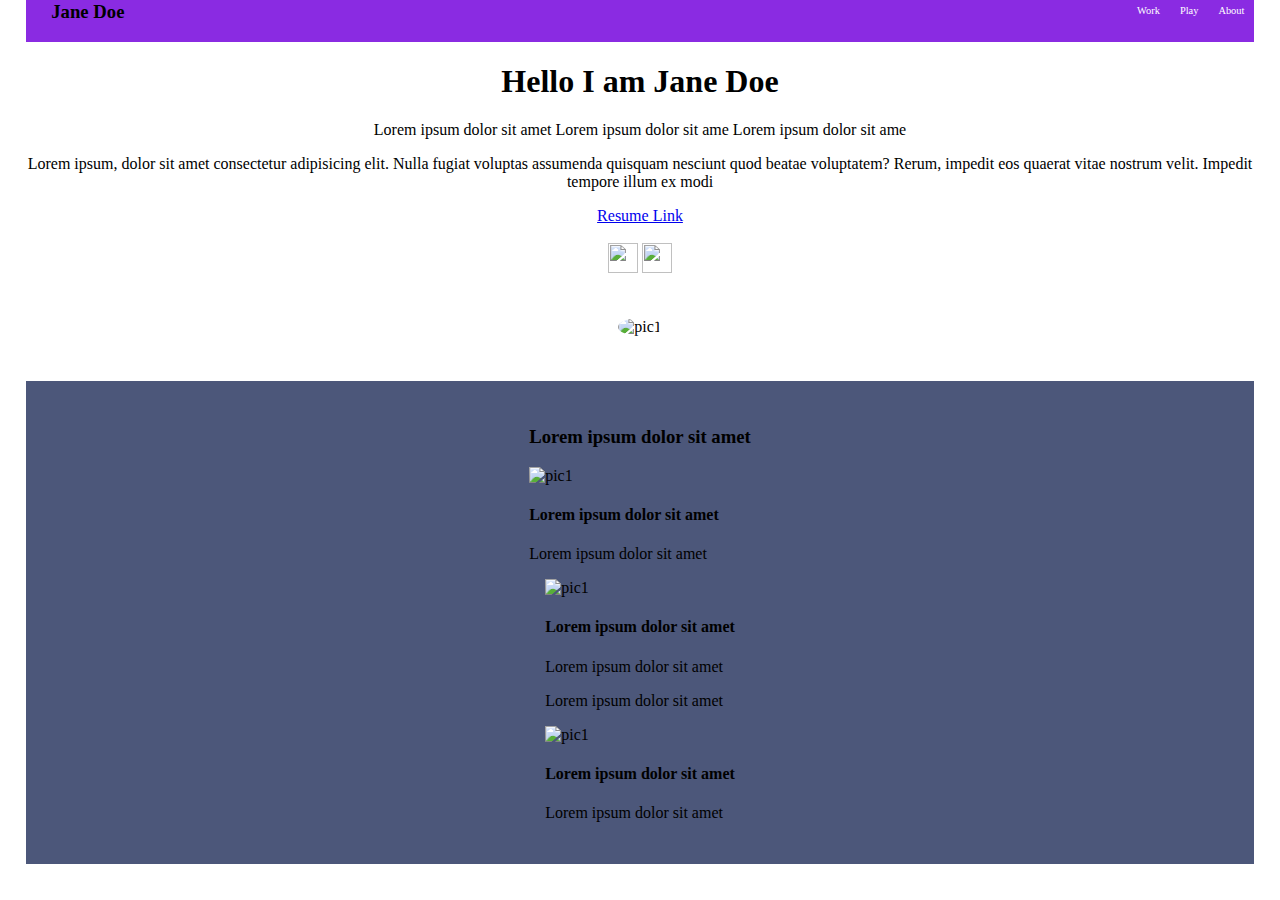
==== about.html @ 8898aa0f "About page - mobile" ====
<!DOCTYPE html>
<html lang="en">
<head>
    <meta charset="UTF-8">
    <meta name="viewport" content="width=device-width, initial-scale=1.0">
    <title>About</title>
    <link rel="stylesheet" href="./styles/styles.css">
</head>
<body>
    <nav class="nav-bar">
        <div><h3>Jane Doe</h3></div>
        <div > 
            <ul>
                <li><a href="#">Work</a></li>
                <li><a href="#">Play</a></li>
                <li><a href="#">About</a></li>
            </ul>
        </div>
    </nav>


    <header>
            <h1>Hello I am Jane Doe</h1>
            <p>Lorem ipsum dolor sit amet Lorem ipsum dolor sit ame Lorem ipsum dolor sit ame</p>
            <p>Lorem ipsum, dolor sit amet consectetur adipisicing elit. Nulla fugiat voluptas assumenda quisquam nesciunt quod beatae voluptatem? Rerum, impedit eos quaerat vitae nostrum velit. Impedit tempore illum ex modi</p>

            
            <div><a href="#">Resume Link</a></div>

            <div class="social-Media-pics">
                <img src="./images/placeholder-2.png"/>
                <img src="./images/placeholder-2.png"/>
            </div>

            <div id="hero-picture">
                <img src="./images/placeholder-2.png", alt="pic1">
            </div>

    </header>

    <section class="Case-study-pics">

        <div>
            <h3>Lorem ipsum dolor sit amet</h3>
            <img src="./images/placeholder-2.png", alt="pic1">
            <h4>Lorem ipsum dolor sit amet</h4>
            <p>Lorem ipsum dolor sit amet</p>
        </div>


        <div>
            <img src="./images/placeholder-2.png", alt="pic1">
            <h4>Lorem ipsum dolor sit amet</h4>
            <p>Lorem ipsum dolor sit amet</p>
            <p>Lorem ipsum dolor sit amet</p>
        </div>

        <div>
            <img src="./images/placeholder-2.png", alt="pic1">
            <h4>Lorem ipsum dolor sit amet</h4>
            <p>Lorem ipsum dolor sit amet</p>
            
        </div>


    </section>
    
</body>
</html>
---- styles/styles.css ----
body{
    margin:0;
    padding:0 2vw;
}
.Main-block-content{
    
    display: flex;
    flex-flow: column;
    align-items: center;
    margin:0;
    background-color:#fefefe;

}


.nav-bar{
    background-color: blueviolet;
    display: flex;
    justify-content: space-between;
}

.nav-bar ul {
    margin-top: 0;
    display: flex;
    justify-content: space-around;
    list-style-type: none;

}

.nav-bar h3{
    margin-top: 0.1vh;
    margin-left: 2vw;
}

.nav-bar a{
    font-size: 1.3ch;
    color: white;
    padding: 10px;
    text-decoration: none;
}


section {
    margin: 0;
    padding: 0;
}
header{
    /* height: 30vh; */
}

h1{
    text-align: center;
}
 
 header p{
    text-align: center;
}

#justify-text-mobile{
    padding: 3vw;
    text-align: justify;
}


header:nth-child(2){
    text-align: center;
}

.Case-study-pics{
    background-color:rgb(76, 87, 122);
    padding: 2vw 0;
    display: flex;
    flex-direction: column;
    align-items: center;
    /* flex-wrap: wrap; */
    justify-content: space-evenly;
}

.Case-study-pics img{
    width: 96vw;
    height: 20vh;
}

.social-Media-pics img{
    padding-top: 2vh;
    width: 30px;
    height: 30px;
    padding-bottom: 5vh;
}

/* -----sectio : reseach-stories-section - index --------- */

/* .substory-index{
    display: flex;
    flex-direction: column;
    
} */




/* targets Reseach stories title */
.reseach-stories{
    /* color: blue;
    font-size: 3vh;
    text-align: center; */
}

hr{
    width:82vw;
    border-bottom: 1px solid;
    
}

.column-1{
    width:25vw;
    margin:0;
}
.column-2{
    width:50vw;
    margin:0;
}
.column-3{
    width:25vw;
    margin:0;
}


.substory-index{
        display: flex;
        flex-direction: row;
        justify-content: center;
        flex-wrap: wrap;
}




.reseach-stories-section h3{
    text-align: center;
}


#hearth{
    width:30px;
    height: 30px;
}
.thank-you-for-scrolling{
    height: 300px;
    width:300px;
    background:url(`E:/Picture,icons/landscape-lights-sunset-sea-bay-hotel-358923-wallhere.com.jpg`);
    background-size: contain;
    
}

.flexBox-story{
    display: flex;
    flex-direction: row;
}

footer{
    display: flex;
    flex-direction: row;
    justify-content: space-between;
}
.footer1{
    background-color:lightgreen;
    widows: 25vw;
}


.footer2{
    background-color:lightskyblue;
    widows: 25vw;
}


/* About page CSS */

#hero-picture{
    padding-bottom:5vh;
}

#hero-picture img{
    width:190px;
    height: 190px;
    border-radius:50%

}

.about-myStory{
    background-color:lightgray;

}

.about-myStory img{
    width: 75vw;
    height: 20vh;
}


/* _________About Style___________-- */


.about-main-content{
    background-color: forestgreen;
}

.about-main-content img{
    width: 96vw;
    height: 20vh;
}
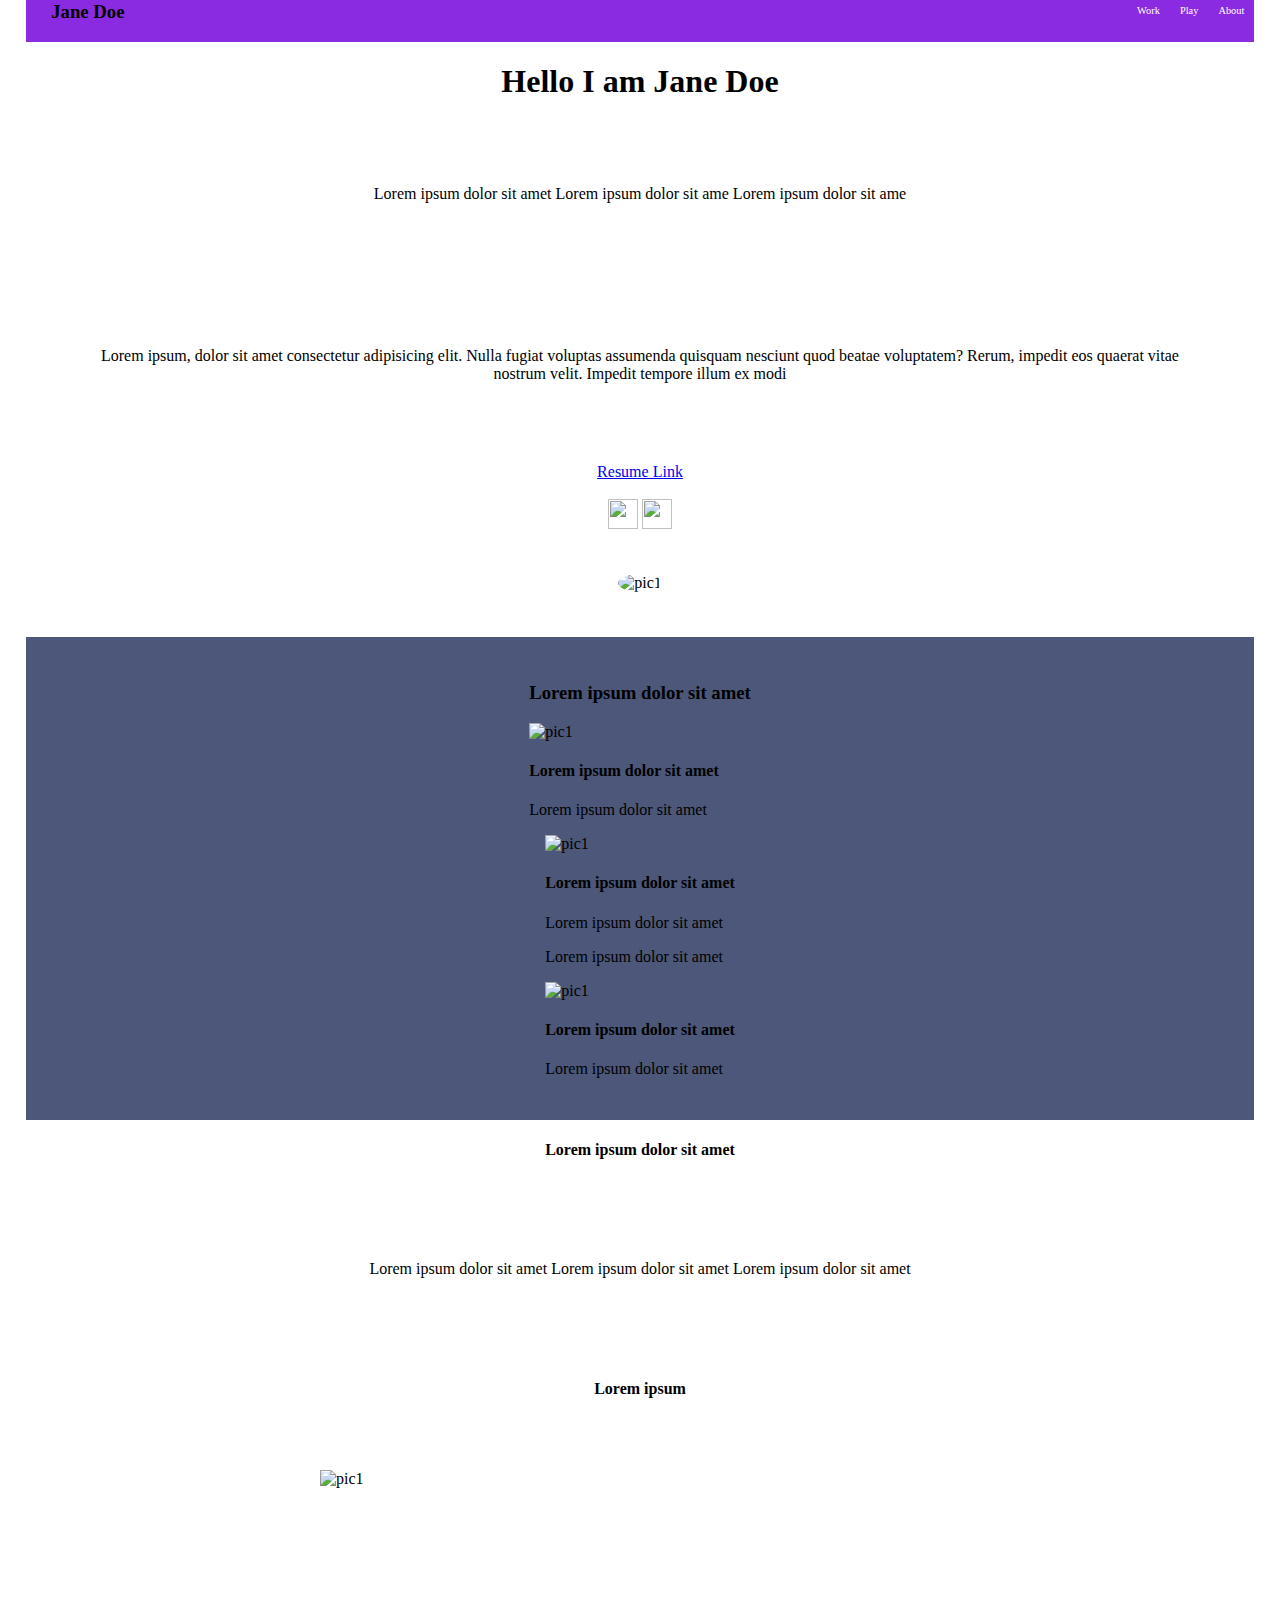
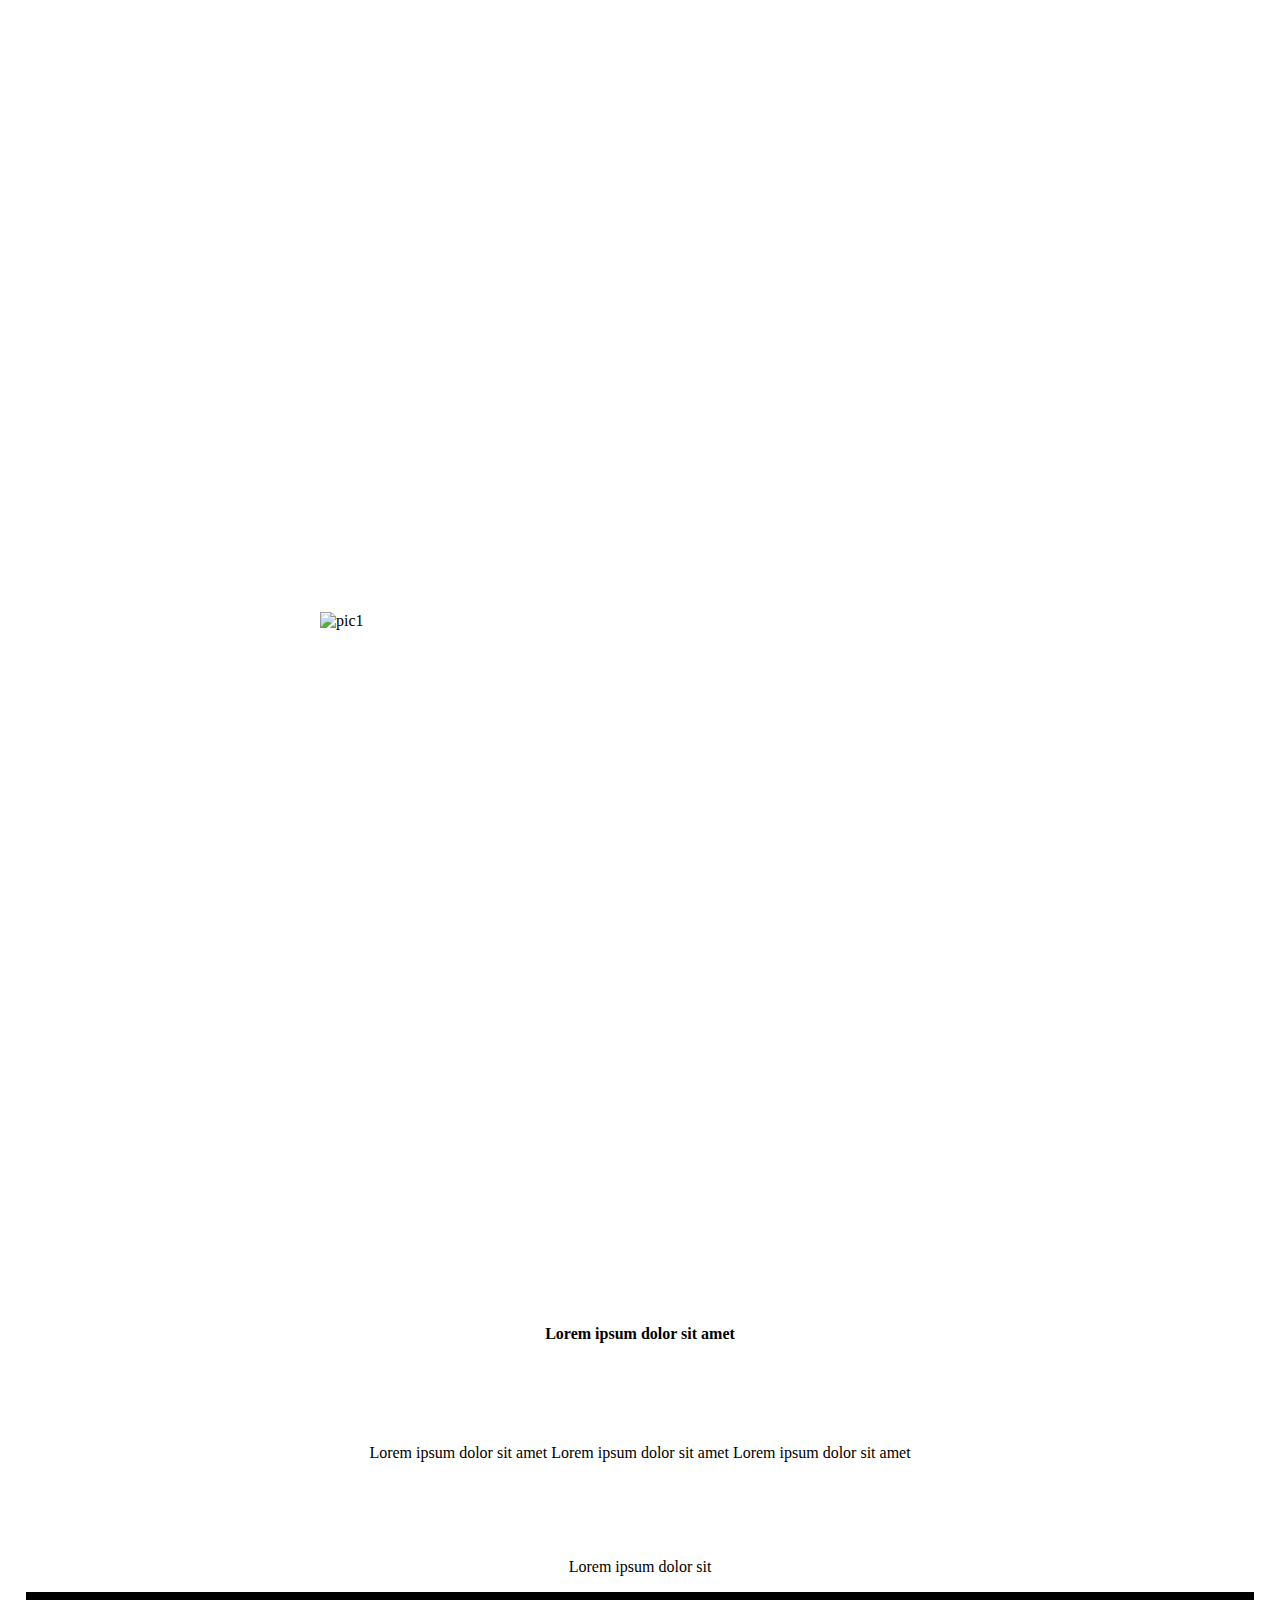
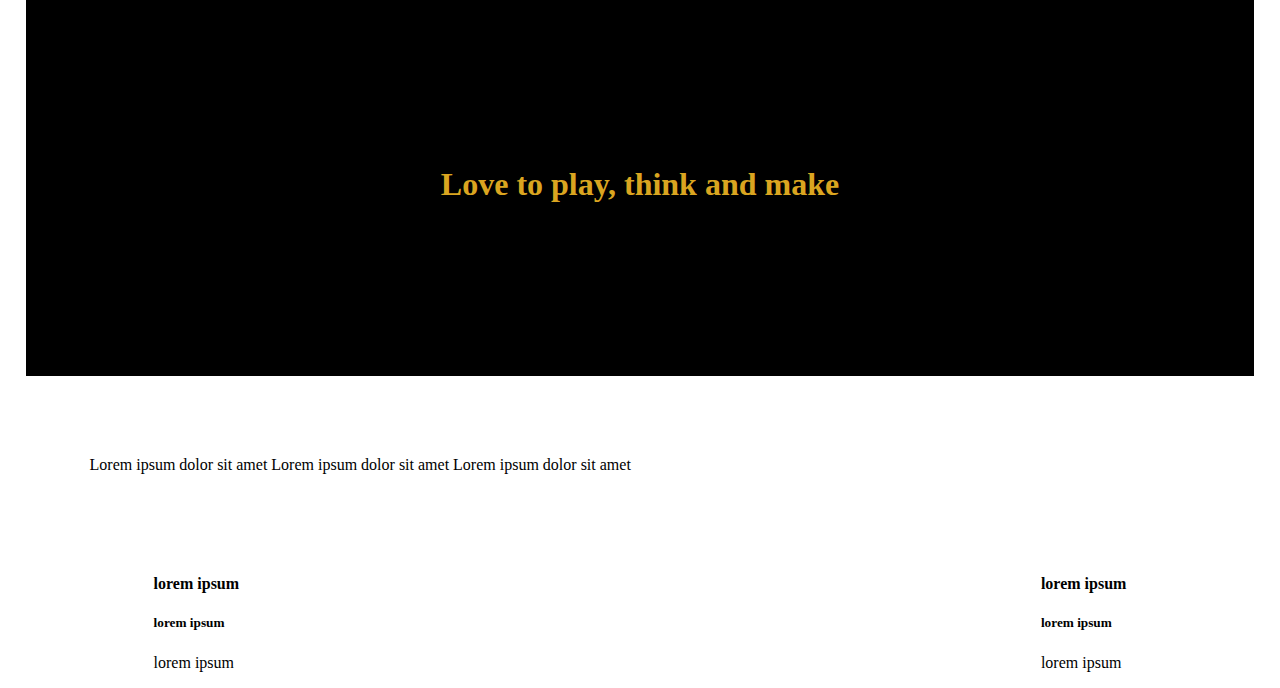
==== commit 56d15b57: "Case page - mobile" ====
--- a/about.html
+++ b/about.html
@@ -21,8 +21,8 @@
 
     <header>
             <h1>Hello I am Jane Doe</h1>
-            <p>Lorem ipsum dolor sit amet Lorem ipsum dolor sit ame Lorem ipsum dolor sit ame</p>
-            <p>Lorem ipsum, dolor sit amet consectetur adipisicing elit. Nulla fugiat voluptas assumenda quisquam nesciunt quod beatae voluptatem? Rerum, impedit eos quaerat vitae nostrum velit. Impedit tempore illum ex modi</p>
+            <p class="textClass">Lorem ipsum dolor sit amet Lorem ipsum dolor sit ame Lorem ipsum dolor sit ame</p>
+            <p class="textClass">Lorem ipsum, dolor sit amet consectetur adipisicing elit. Nulla fugiat voluptas assumenda quisquam nesciunt quod beatae voluptatem? Rerum, impedit eos quaerat vitae nostrum velit. Impedit tempore illum ex modi</p>
 
             
             <div><a href="#">Resume Link</a></div>
@@ -64,6 +64,40 @@
 
 
     </section>
+
+    <section class="about-workWith-passion">
+        <h4>Lorem ipsum dolor sit amet</h4>
+        <p class="textClass">Lorem ipsum dolor sit amet Lorem ipsum dolor sit amet Lorem ipsum dolor sit amet</p>
+
+        <h4>Lorem ipsum</h4>
+        <img src="./images/placeholder-2.png", alt="pic1">
+        <img src="./images/placeholder-2.png", alt="pic1">
+
+        <h4>Lorem ipsum dolor sit amet</h4>
+        <p class="textClass">Lorem ipsum dolor sit amet Lorem ipsum dolor sit amet Lorem ipsum dolor sit amet</p>
+        <p>Lorem ipsum dolor sit</p>
+    </section>
+
+    <section class="about-bot-H1">
+        <h1>Love to play, think and make</h1>
+
+    </section>
+
+    <p class="textClass">Lorem ipsum dolor sit amet Lorem ipsum dolor sit amet Lorem ipsum dolor sit amet</p>
+        
+    <footer>
+        <div class="footer1">
+            <h4>lorem ipsum</h4>
+            <h5>lorem ipsum</h5>
+            <p>lorem ipsum</p>
+        </div>
+        <div class="footer2">
+            <h4>lorem ipsum</h4>
+            <h5>lorem ipsum</h5>
+            <p>lorem ipsum</p>
+        </div>
+        
+    </footer>
     
 </body>
 </html>--- a/styles/styles.css
+++ b/styles/styles.css
@@ -148,7 +148,7 @@
 .thank-you-for-scrolling{
     height: 300px;
     width:300px;
-    background:url(`E:/Picture,icons/landscape-lights-sunset-sea-bay-hotel-358923-wallhere.com.jpg`);
+    background:url(E:/Picture,icons/landscape-lights-sunset-sea-bay-hotel-358923-wallhere.com.jpg);
     background-size: contain;
     
 }
@@ -164,14 +164,16 @@
     justify-content: space-between;
 }
 .footer1{
-    background-color:lightgreen;
+    /* background-color:lightgreen; */
     widows: 25vw;
+    padding-left: 10vw;
 }
 
 
 .footer2{
-    background-color:lightskyblue;
+    /* background-color:lightskyblue; */
     widows: 25vw;
+    padding-right: 10vw;
 }
 
 
@@ -209,4 +211,32 @@
 .about-main-content img{
     width: 96vw;
     height: 20vh;
+}
+
+
+.about-workWith-passion img{
+    padding:4vw 0;
+    width:50vw;
+    height:50vw;
+    
+}
+
+
+.about-workWith-passion{
+    display: flex;
+    flex-flow: column;
+    align-items: center;
+}
+
+.textClass{
+    padding:5vw;
+}
+
+.about-bot-H1{
+    background-color:black;
+    color:goldenrod;
+    height: 30vw;
+    display: flex;
+    align-items: center;
+    justify-content:center;
 }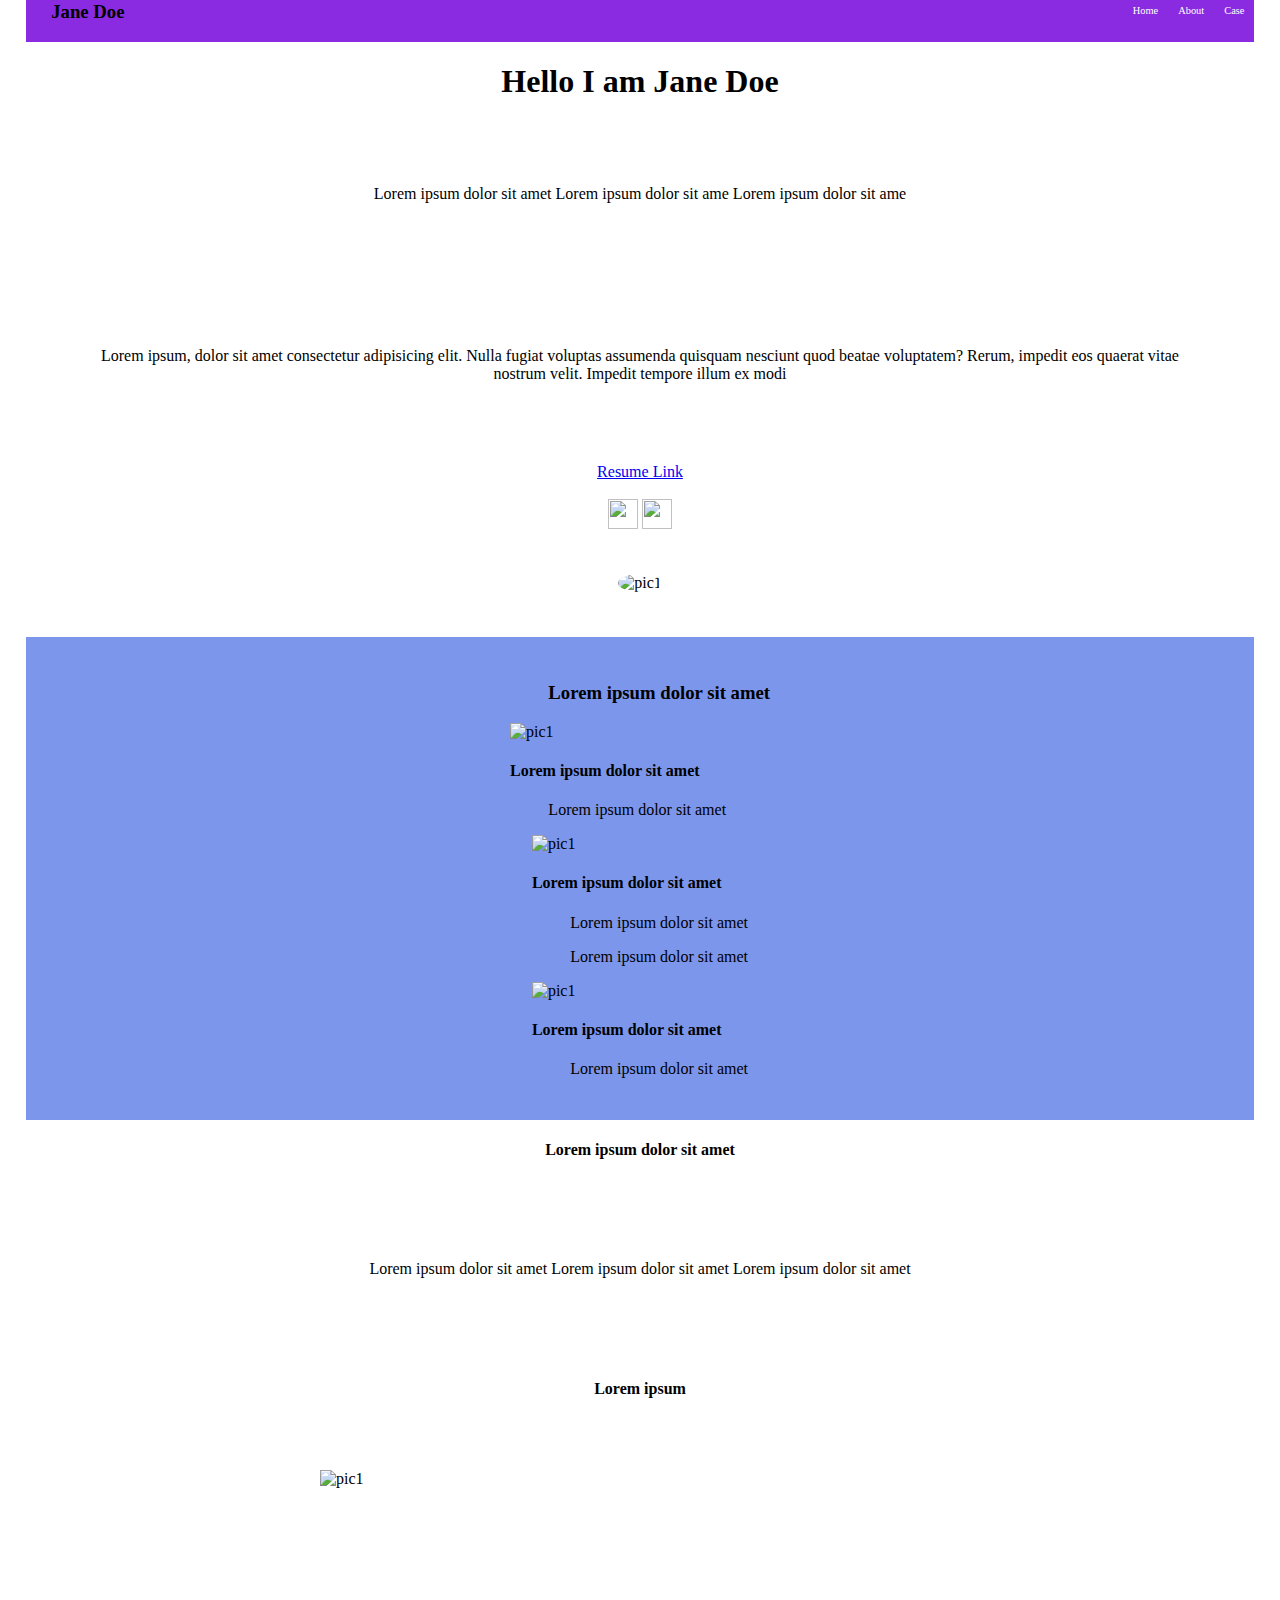
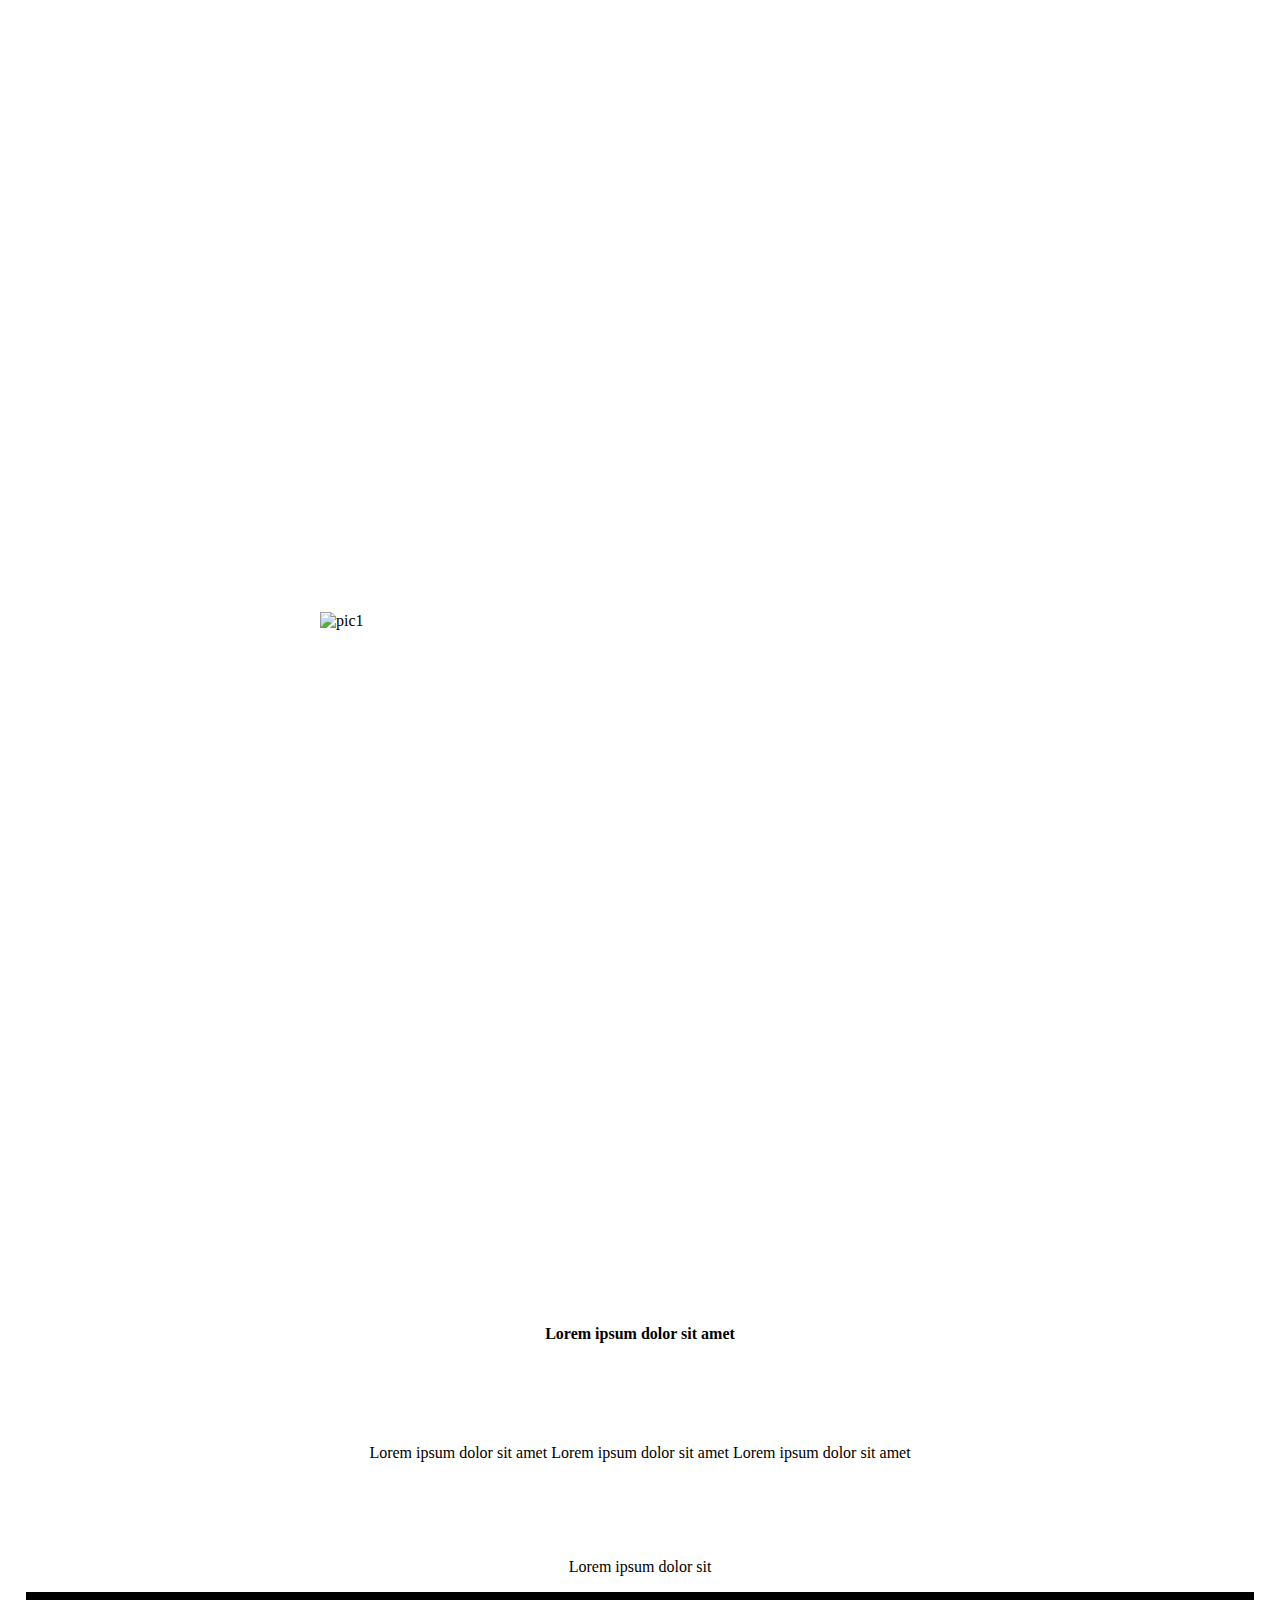
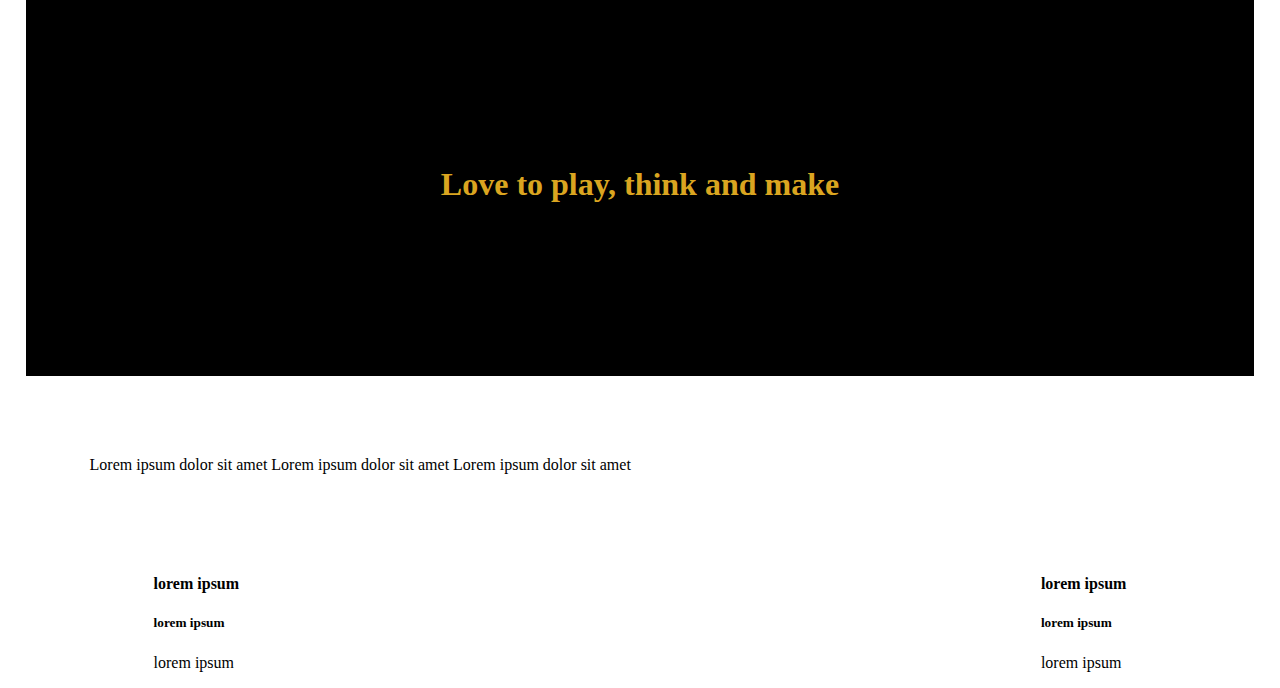
==== commit c070758c: "live links" ====
--- a/about.html
+++ b/about.html
@@ -11,9 +11,9 @@
         <div><h3>Jane Doe</h3></div>
         <div > 
             <ul>
-                <li><a href="#">Work</a></li>
-                <li><a href="#">Play</a></li>
-                <li><a href="#">About</a></li>
+                <li><a href="index.html">Home</a></li>
+                <li><a href="about.html">About</a></li>
+                <li><a href="case.html">Case</a></li>
             </ul>
         </div>
     </nav>
--- a/styles/styles.css
+++ b/styles/styles.css
@@ -67,7 +67,7 @@
 }
 
 .Case-study-pics{
-    background-color:rgb(76, 87, 122);
+    background-color:rgb(124, 150, 236);
     padding: 2vw 0;
     display: flex;
     flex-direction: column;
@@ -78,7 +78,18 @@
 
 .Case-study-pics img{
     width: 96vw;
-    height: 20vh;
+    height: 25vh;
+}
+
+.Case-study-pics h3,
+.Case-study-pics p{
+    padding-left: 3vw;
+}
+
+
+.case-big-padding{
+    padding-bottom: 15vh;
+
 }
 
 .social-Media-pics img{
@@ -148,8 +159,9 @@
 .thank-you-for-scrolling{
     height: 300px;
     width:300px;
-    background:url(E:/Picture,icons/landscape-lights-sunset-sea-bay-hotel-358923-wallhere.com.jpg);
+    background:url(../images/placeholder-2.png);
     background-size: contain;
+    background-repeat: no-repeat;
     
 }
 
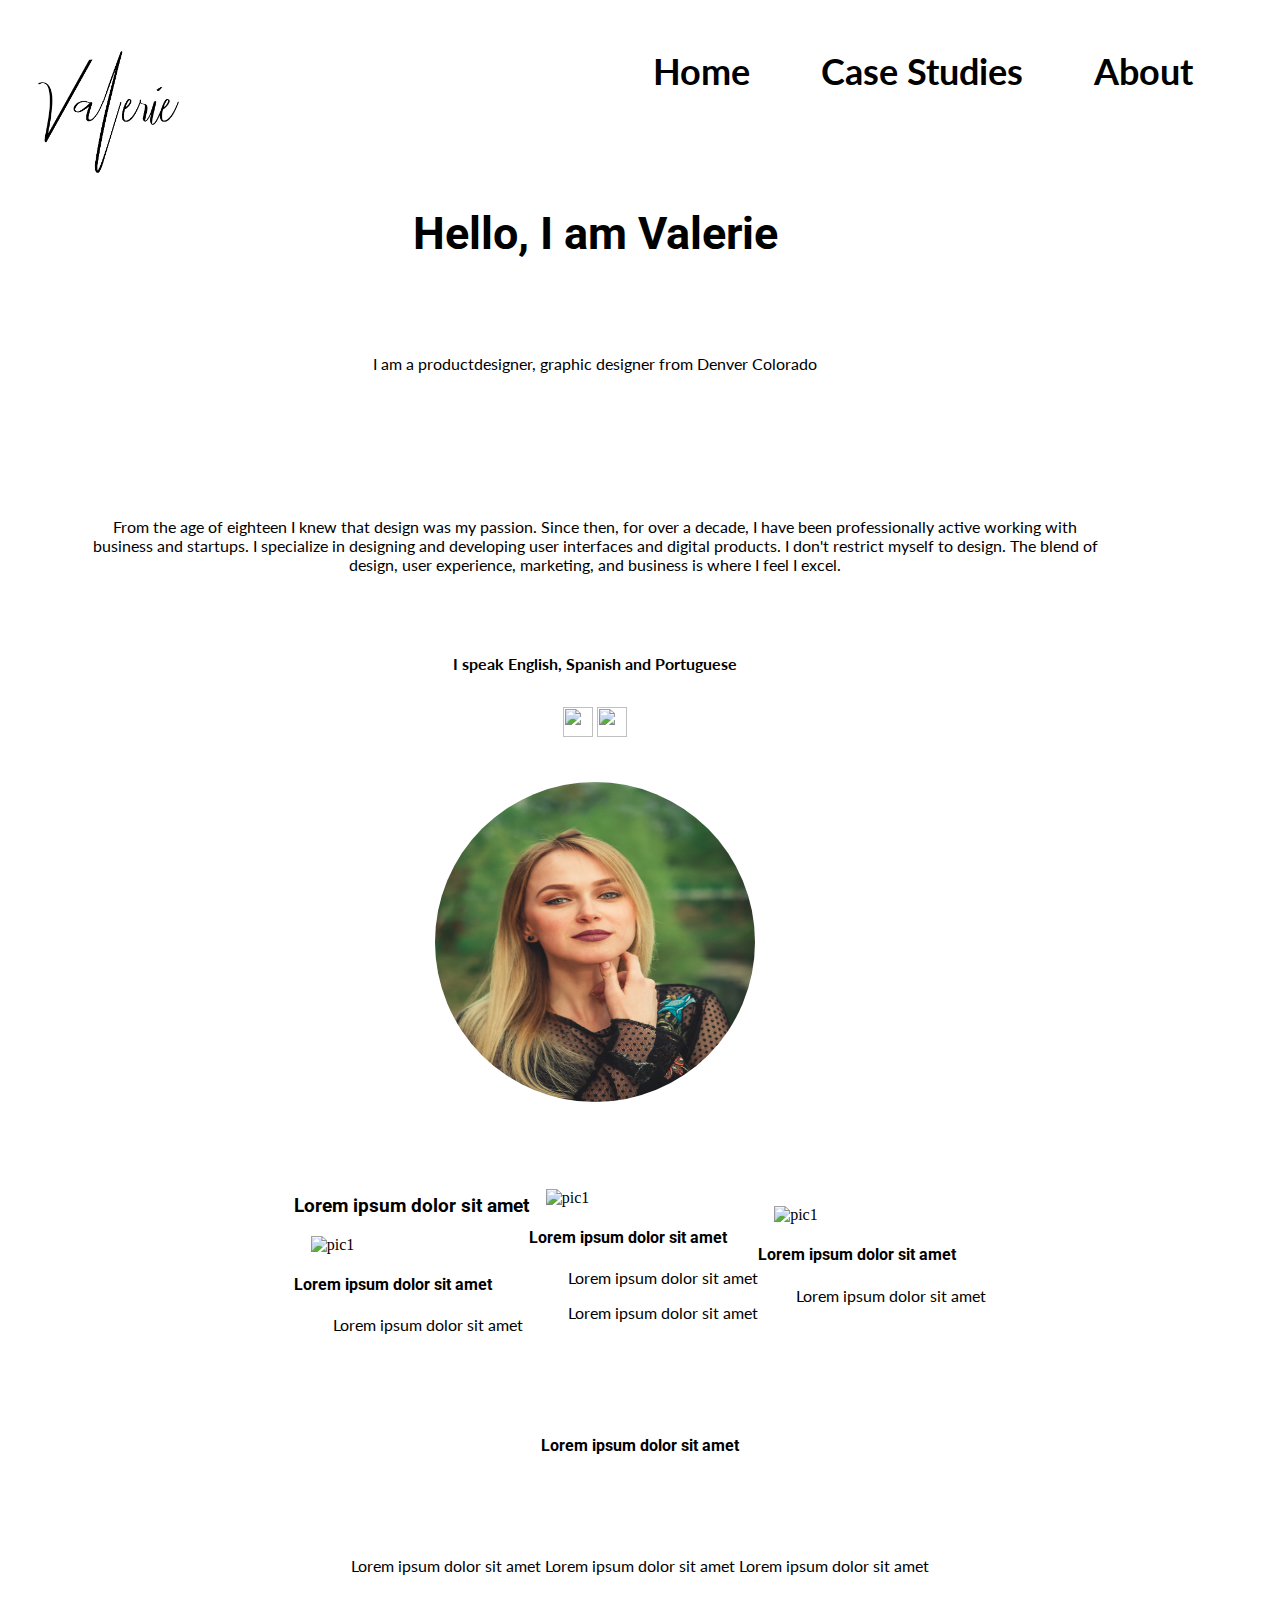
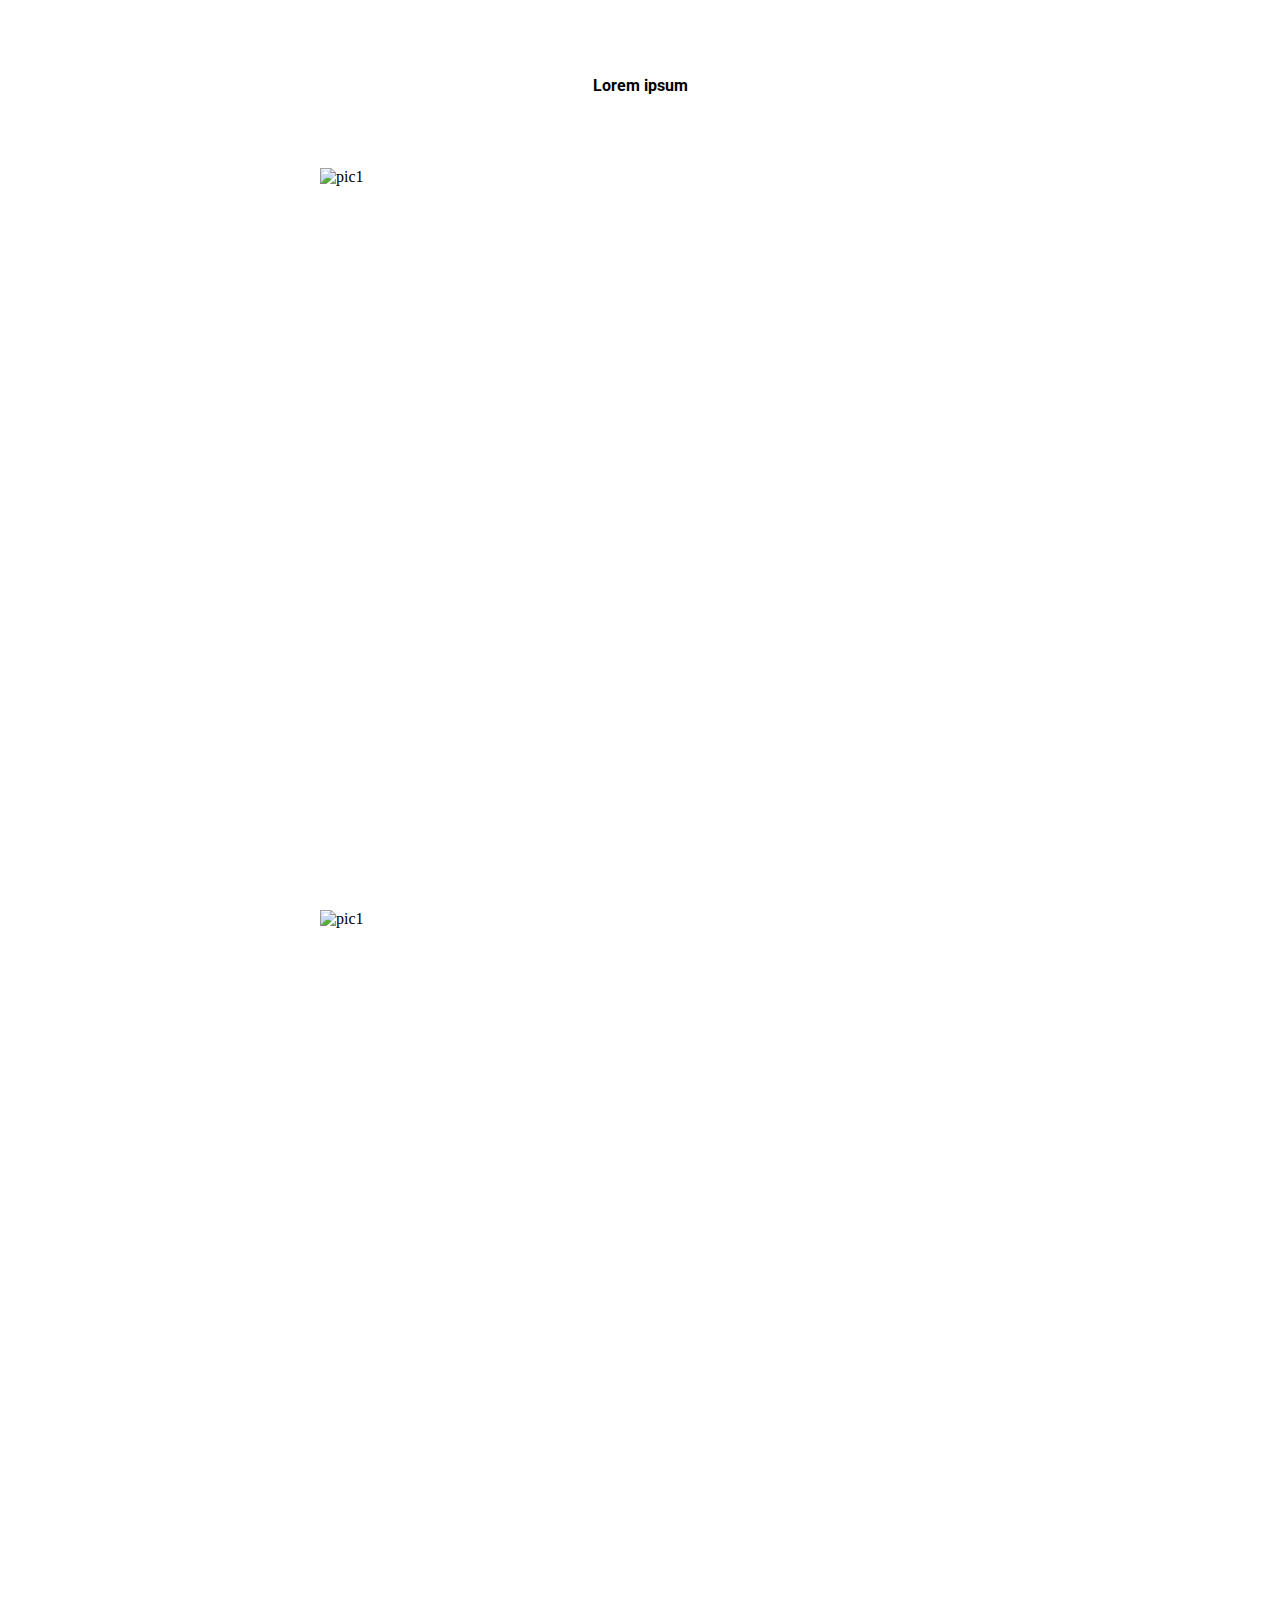
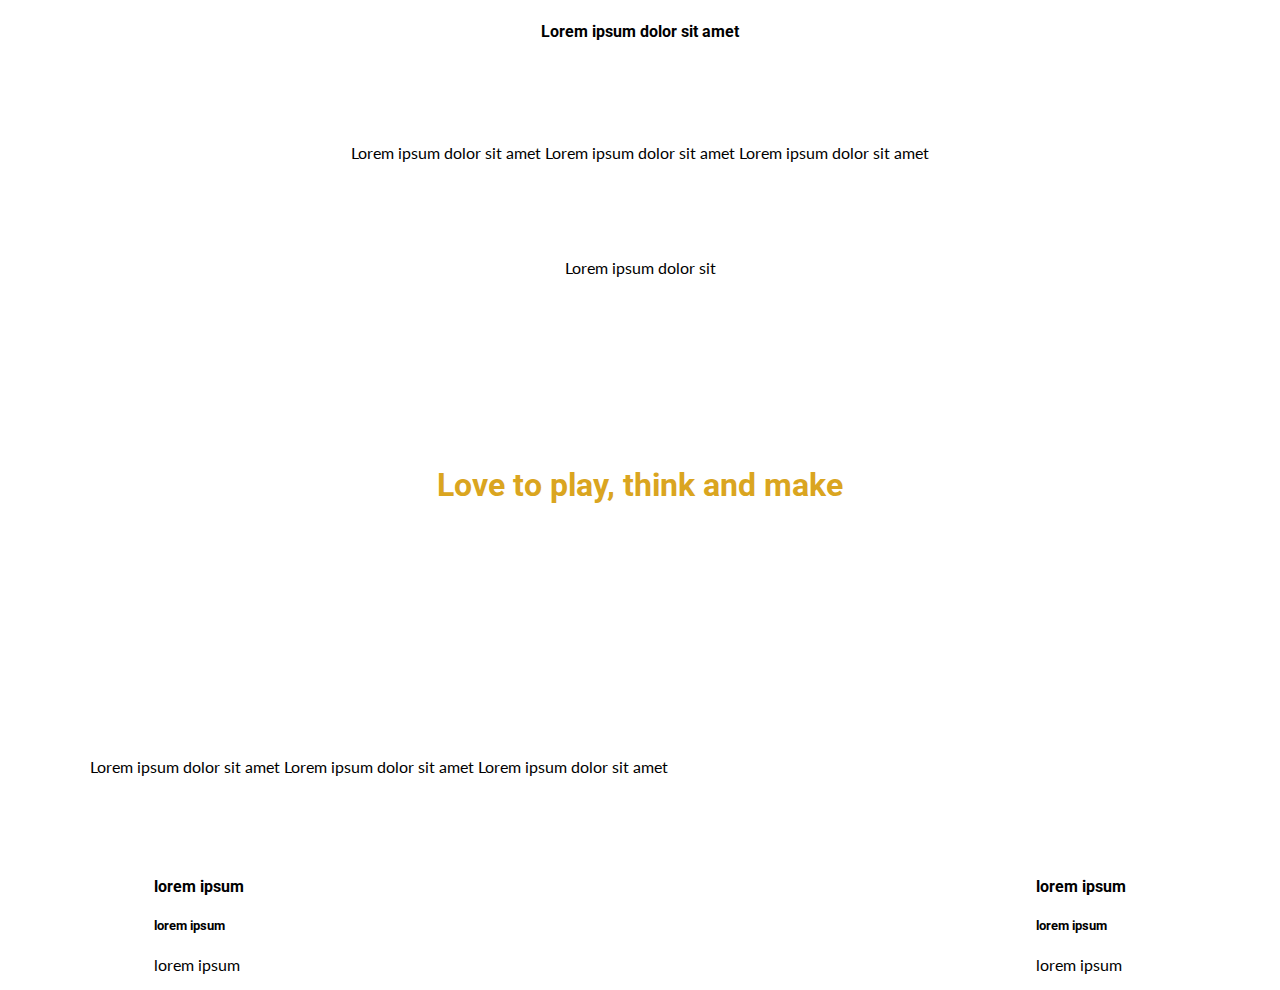
==== commit b133e562: "About page paragraph and hero photo[C" ====
--- a/about.html
+++ b/about.html
@@ -8,24 +8,27 @@
 </head>
 <body>
     <nav class="nav-bar">
-        <div><h3>Jane Doe</h3></div>
+        <div><img src="./images/valerie.png", alt="logo"></div>
         <div > 
             <ul>
                 <li><a href="index.html">Home</a></li>
+                <li><a href="case.html">Case Studies</a></li>
                 <li><a href="about.html">About</a></li>
-                <li><a href="case.html">Case</a></li>
+            
             </ul>
         </div>
     </nav>
 
 
-    <header>
-            <h1>Hello I am Jane Doe</h1>
-            <p class="textClass">Lorem ipsum dolor sit amet Lorem ipsum dolor sit ame Lorem ipsum dolor sit ame</p>
-            <p class="textClass">Lorem ipsum, dolor sit amet consectetur adipisicing elit. Nulla fugiat voluptas assumenda quisquam nesciunt quod beatae voluptatem? Rerum, impedit eos quaerat vitae nostrum velit. Impedit tempore illum ex modi</p>
-
+    <header class="header-about">
+        <div>
+            <h1>Hello, I am Valerie</h1>
+            <p class="textClass">I am a productdesigner, graphic designer from Denver Colorado</p>
+            <p class="textClass">From the age of eighteen I knew that design was my passion. Since then, for over a decade, I have been professionally active working with business and startups. I specialize in designing and developing user interfaces and digital products. I don't restrict myself to design. The blend of design, user experience, marketing, and business is where I feel I excel.</p>
+            <p><b>I speak English, Spanish and Portuguese</b></p>
+        </div>
             
-            <div><a href="#">Resume Link</a></div>
+            <!-- <div><a href="#">Resume Link</a></div> -->
 
             <div class="social-Media-pics">
                 <img src="./images/placeholder-2.png"/>
@@ -33,7 +36,7 @@
             </div>
 
             <div id="hero-picture">
-                <img src="./images/placeholder-2.png", alt="pic1">
+                <img src="./images/About/andriyko-podilnyk-jFAG_ixCrsM-unsplash.jpg", alt="pic1">
             </div>
 
     </header>
--- a/styles/styles.css
+++ b/styles/styles.css
@@ -1,6 +1,10 @@
+@import url('https://fonts.googleapis.com/css2?family=Roboto+Mono:wght@500&family=Roboto:ital,wght@0,400;0,500;0,700;0,900;1,300;1,400;1,500;1,700&display=swap');
+@import url('https://fonts.googleapis.com/css2?family=Lato:ital,wght@0,100;0,300;0,400;0,700;0,900;1,100;1,300;1,400;1,700;1,900&display=swap');
+
 body{
     margin:0;
     padding:0 2vw;
+    /* background-image: linear-gradient(to right, red , yellow); */
 }
 .Main-block-content{
     
@@ -8,13 +12,21 @@
     flex-flow: column;
     align-items: center;
     margin:0;
-    background-color:#fefefe;
-
-}
+    /* background-image: linear-gradient(to bottom right, red, yellow) */
+
+}
+
+
+/* aplying font to the page */
+h1,h2,h3,h4,h5,h6{font-family: roboto;}
+p{font-family: Lato;}
+
 
 
 .nav-bar{
-    background-color: blueviolet;
+    padding-right: 2vw;
+    padding-top: 3vw;
+    /* background-color: rgb(43, 76, 226); */
     display: flex;
     justify-content: space-between;
 }
@@ -24,7 +36,22 @@
     display: flex;
     justify-content: space-around;
     list-style-type: none;
-
+}
+
+nav img{
+    padding:1vw 0 0 1vw;
+    width:30vw;
+    height: 20vw;
+    /* width: */
+
+}
+
+
+.nav-bar li{
+    font-family: 'Lato';
+    font-size: 1em;
+    font-weight: 700;
+    padding: 0 2vw;
 }
 
 .nav-bar h3{
@@ -34,7 +61,7 @@
 
 .nav-bar a{
     font-size: 1.3ch;
-    color: white;
+    color: Black;
     padding: 10px;
     text-decoration: none;
 }
@@ -44,12 +71,24 @@
     margin: 0;
     padding: 0;
 }
-header{
-    /* height: 30vh; */
-}
-
-h1{
-    text-align: center;
+header {
+    width: 89vw;}
+
+
+header h1{
+    font-size: 3.5vw;
+    font-weight: 600
+    text-align:left;
+}
+
+header a{
+    font-family: lato;
+    color:black;
+    font-size: 1.5vw;
+    font-weight: 700;
+    text-align: left;
+}
+    
 }
  
  header p{
@@ -67,7 +106,7 @@
 }
 
 .Case-study-pics{
-    background-color:rgb(124, 150, 236);
+    /* background-color:rgb(124, 150, 236); */
     padding: 2vw 0;
     display: flex;
     flex-direction: column;
@@ -77,12 +116,15 @@
 }
 
 .Case-study-pics img{
+
     width: 96vw;
     height: 25vh;
 }
 
-.Case-study-pics h3,
+
 .Case-study-pics p{
+    padding:-10px;
+    text-align: left;
     padding-left: 3vw;
 }
 
@@ -145,7 +187,11 @@
 }
 
 
-
+.reseach-stories-section{
+    height: 30vh;
+    width: 96vh;
+    background-image: linear-gradient(#80FFDD, White);
+}
 
 .reseach-stories-section h3{
     text-align: center;
@@ -157,9 +203,9 @@
     height: 30px;
 }
 .thank-you-for-scrolling{
-    height: 300px;
-    width:300px;
-    background:url(../images/placeholder-2.png);
+    
+    height: auto;
+    width: 96vw;
     background-size: contain;
     background-repeat: no-repeat;
     
@@ -196,8 +242,8 @@
 }
 
 #hero-picture img{
-    width:190px;
-    height: 190px;
+    width: 50vw;
+    height: 50vw;
     border-radius:50%
 
 }
@@ -245,10 +291,94 @@
 }
 
 .about-bot-H1{
-    background-color:black;
+    
     color:goldenrod;
     height: 30vw;
     display: flex;
     align-items: center;
     justify-content:center;
-}+}
+
+
+#extra-pic{
+    display: none;
+}
+
+.extra-items{
+    display: none;
+}
+
+/* @media only screen and (min-width : 321px) {
+    .Case-study-pics img{
+        width: 96vw;
+        height: 30vh;
+    }
+} */
+
+/* ________________ Media query for Desktop ___________________ */
+@media screen and (min-width : 1024px){
+
+
+    .Main-block-content{
+
+   
+        /* background-image: linear-gradient(to bottom right, rgba(72, 255, 0, 0.603), rgb(24, 67, 209)) */
+    
+    }
+
+    nav img{
+        width:11vw;
+        height: 9.5vw;
+        /* width: */
+    
+    }
+
+
+     .Case-study-pics img{
+        padding:0 1.3vw;
+        width:44vw;
+        height:25vw;
+    }
+
+    .Case-study-pics{
+        display: flex;
+        flex-wrap: wrap;
+        flex-direction: row;
+        justify-content: center;
+    }
+
+    .extra-items{
+        display: flex;
+        justify-content: center;
+    }
+
+    #extra-pic{
+        display:block;
+        
+    }
+    
+    .reseach-stories h3{
+        text-align:left;
+
+    }
+
+    .Case-study-pics div{
+        padding-bottom: 3vw;
+    }
+
+    .nav-bar li{
+        font-family: 'Lato';
+        font-size: 3em;
+        font-weight: 700;
+        padding: 0 2vw;
+    }
+
+    #hero-picture img{
+        width: 25vw;
+        height: 25vw;
+        border-radius:50%
+    
+    }
+
+
+}
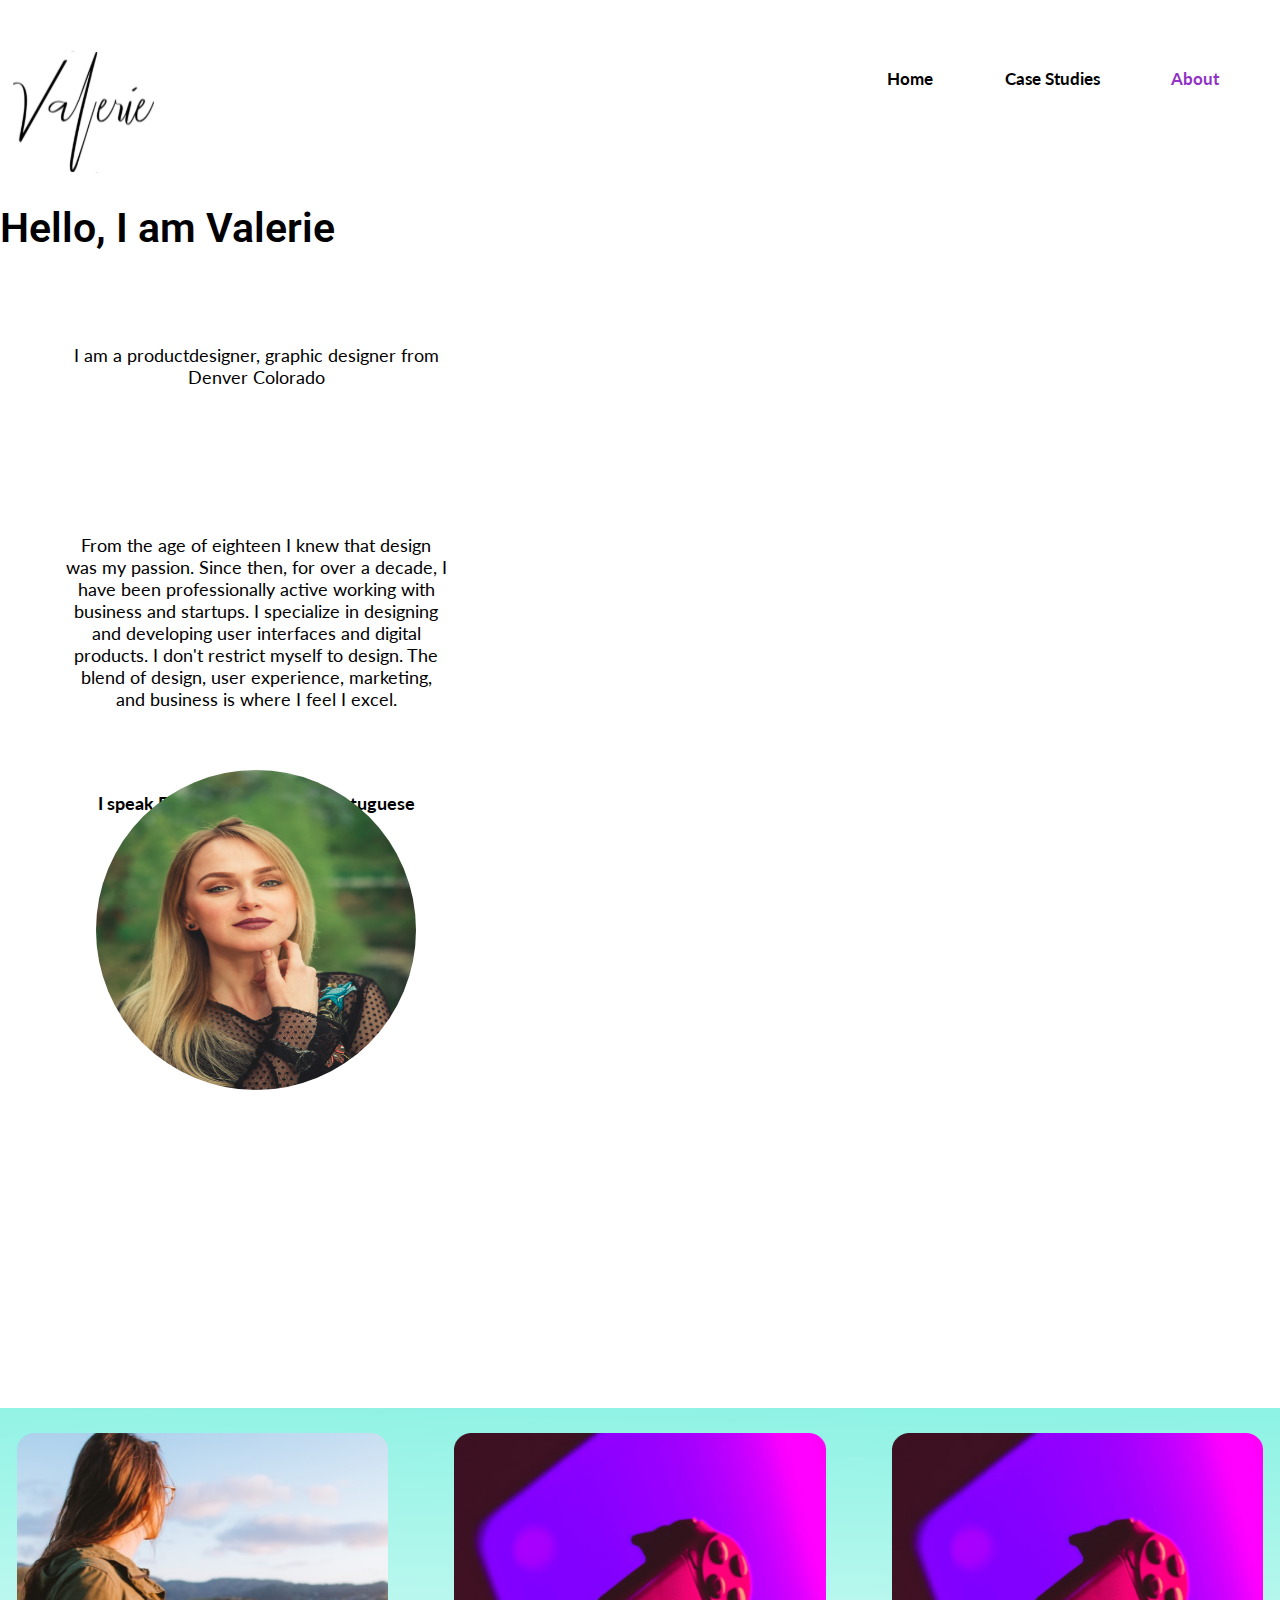
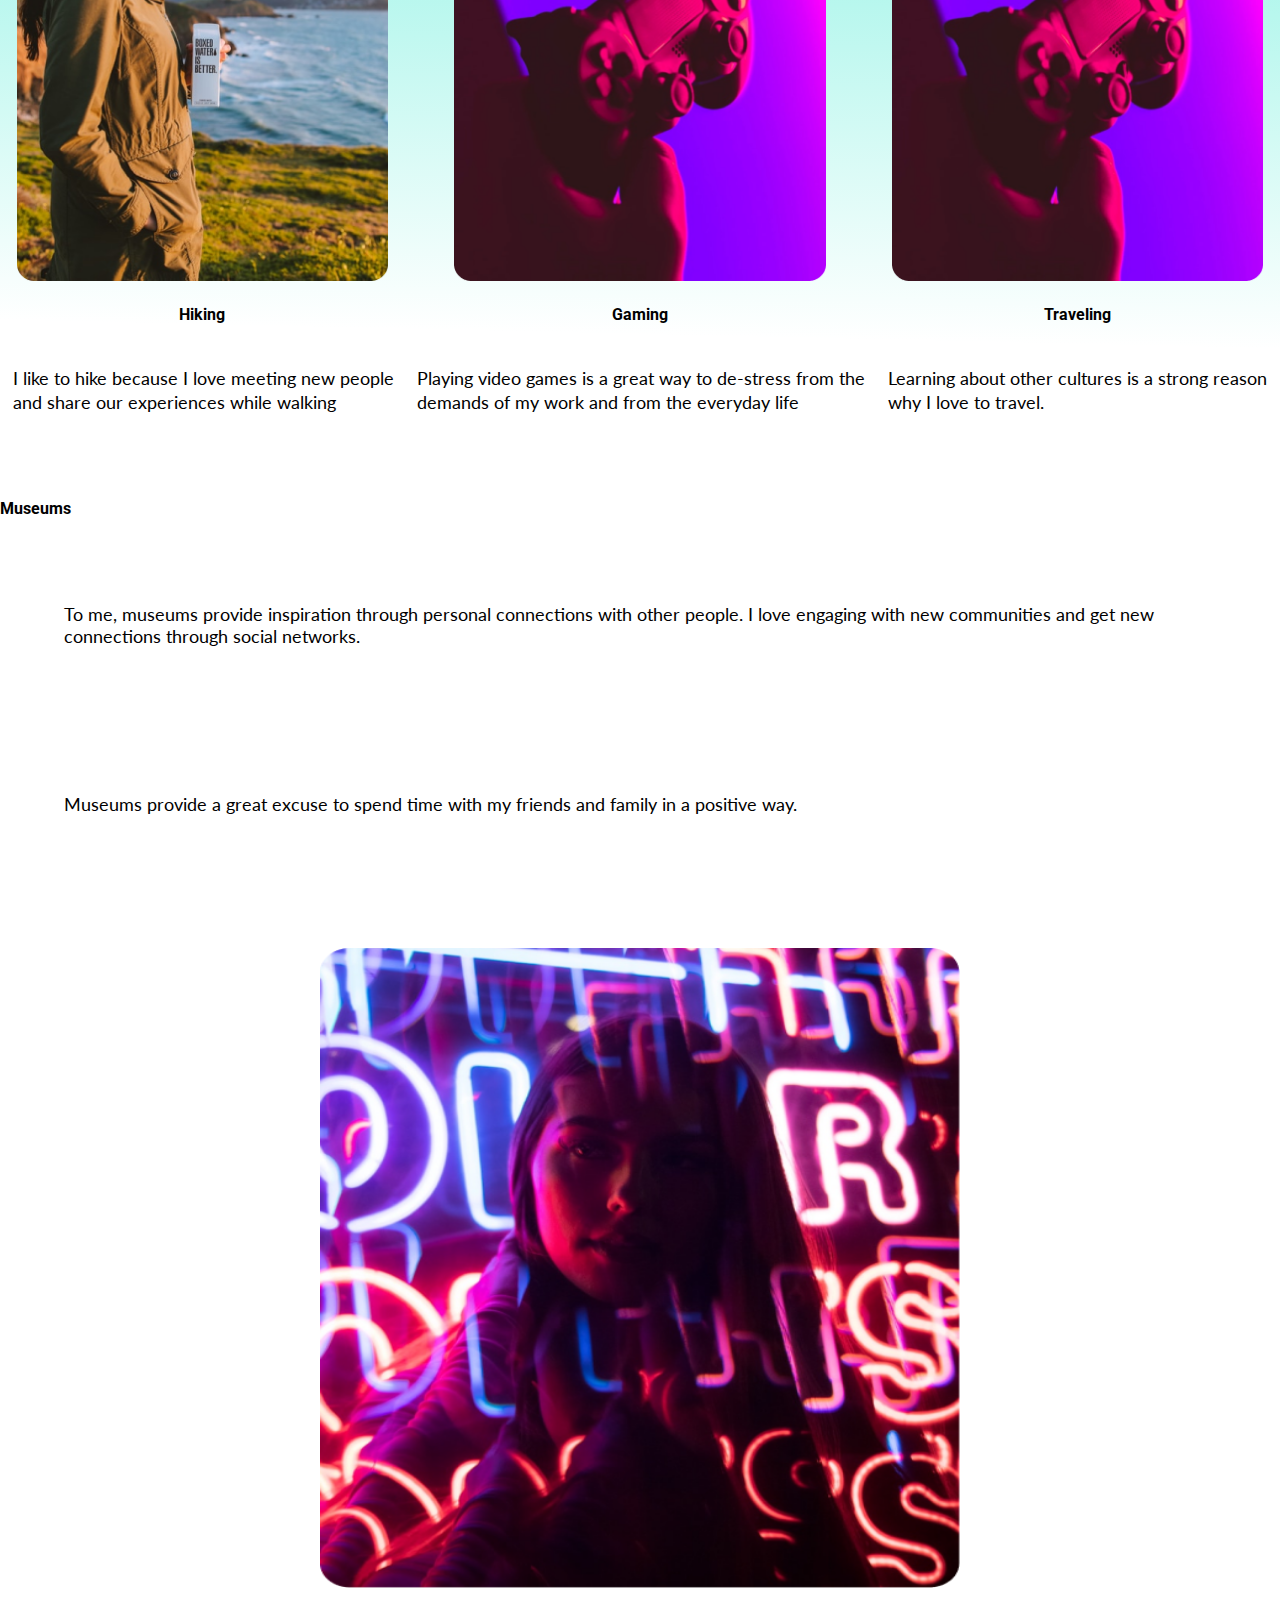
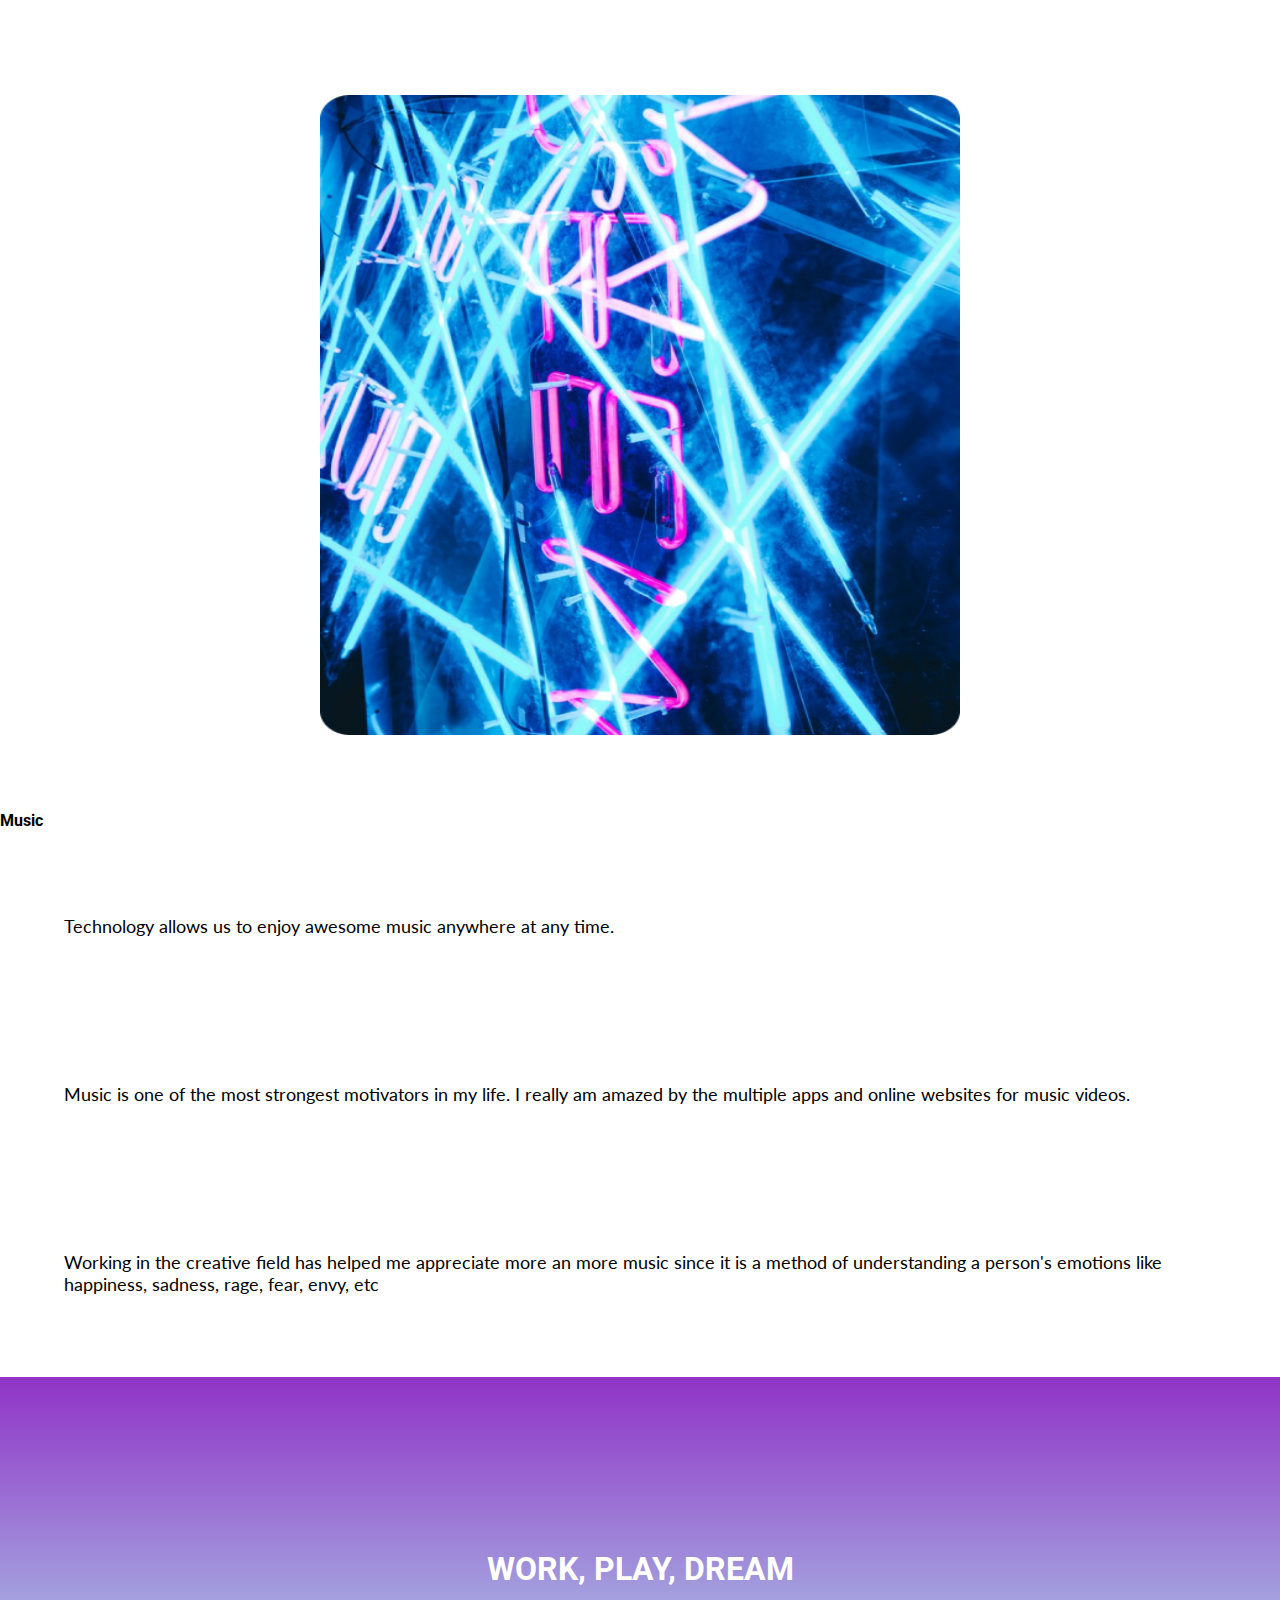
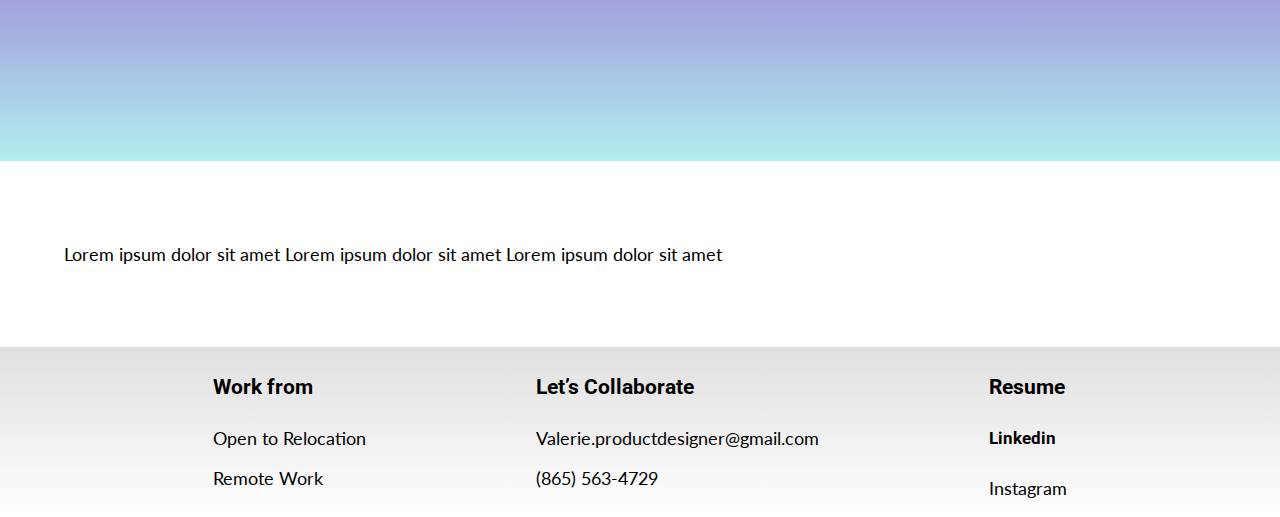
==== commit 0f922e5b: "Fixes about.html bugs" ====
--- a/about.html
+++ b/about.html
@@ -8,81 +8,101 @@
 </head>
 <body>
     <nav class="nav-bar">
-        <div><img src="./images/valerie.png", alt="logo"></div>
+        <div><img src="images/valerie.svg", alt="logo"></div>
         <div > 
             <ul>
-                <li><a href="index.html">Home</a></li>
-                <li><a href="case.html">Case Studies</a></li>
-                <li><a href="about.html">About</a></li>
+                <li class="btn"><a href="index.html"><span>Home</span></a></li>
+                <li class="btn"><a href="case.html"><span>Case Studies</span></a></li>
+                <li class="btn"><a href="about.html"><span style="color: #9033C6">About</span></a></li>
             
             </ul>
-        </div>
     </nav>
 
 
-    <header class="header-about">
-        <div>
-            <h1>Hello, I am Valerie</h1>
-            <p class="textClass">I am a productdesigner, graphic designer from Denver Colorado</p>
-            <p class="textClass">From the age of eighteen I knew that design was my passion. Since then, for over a decade, I have been professionally active working with business and startups. I specialize in designing and developing user interfaces and digital products. I don't restrict myself to design. The blend of design, user experience, marketing, and business is where I feel I excel.</p>
-            <p><b>I speak English, Spanish and Portuguese</b></p>
-        </div>
+    <header>
+        <div class="header-about">
+            <div>
+                <h1>Hello, I am Valerie</h1>
+                <p class="textClass">I am a productdesigner, graphic designer from Denver Colorado</p>
+                <p class="textClass">From the age of eighteen I knew that design was my passion. Since then, for over a decade, I have been professionally active working with business and startups. I specialize in designing and developing user interfaces and digital products. I don't restrict myself to design. The blend of design, user experience, marketing, and business is where I feel I excel.</p>
+                <p><b>I speak English, Spanish and Portuguese</b></p>
             
-            <!-- <div><a href="#">Resume Link</a></div> -->
+            </div>
 
-            <div class="social-Media-pics">
-                <img src="./images/placeholder-2.png"/>
-                <img src="./images/placeholder-2.png"/>
-            </div>
+            <!-- <div class="social-Media-pics-mobile">
+                <img src="./images/Home Page/IG.svg"/>
+                <img src="./images/Home Page/Linkedin.svg"/>
+            </div> -->
 
             <div id="hero-picture">
                 <img src="./images/About/andriyko-podilnyk-jFAG_ixCrsM-unsplash.jpg", alt="pic1">
             </div>
+    
+        </div>
+            <!-- <div><a href="#">Resume Link</a></div> -->
 
+            <div class="social-Media-pics-Desktop">
+                <img src="./images/Home Page/IG.svg"/>
+                <img src="./images/Home Page/Linkedin.svg"/>
+                
+            </div>
+
+            
     </header>
 
-    <section class="Case-study-pics">
-
-        <div>
-            <h3>Lorem ipsum dolor sit amet</h3>
-            <img src="./images/placeholder-2.png", alt="pic1">
-            <h4>Lorem ipsum dolor sit amet</h4>
-            <p>Lorem ipsum dolor sit amet</p>
+    <section class="Case-study-pics-about">
+        
+        <div class="inner-Case-study-pics-about">
+            
+            <img src="./images/About/8.png", alt="pic1">
+            <h4>Hiking</h4>
+            <p>I like to hike because I love meeting new people and share our experiences while walking</p>
         </div>
 
 
-        <div>
-            <img src="./images/placeholder-2.png", alt="pic1">
-            <h4>Lorem ipsum dolor sit amet</h4>
-            <p>Lorem ipsum dolor sit amet</p>
-            <p>Lorem ipsum dolor sit amet</p>
+        <div class="inner-Case-study-pics-about">
+            <img src="./images/About/6.png", alt="pic1">
+            <h4>Gaming</h4>
+            <p>Playing video games is a great way to de-stress from the demands of my work and from the everyday life </p>
+            
         </div>
 
         <div>
-            <img src="./images/placeholder-2.png", alt="pic1">
-            <h4>Lorem ipsum dolor sit amet</h4>
-            <p>Lorem ipsum dolor sit amet</p>
+            <div class="inner-Case-study-pics-about">
+            <img src="./images/About/6.png", alt="pic1">                
+            <h4>Traveling</h4>
+            <p>Learning about other cultures is a strong reason why I love to travel. </p>
             
         </div>
 
 
     </section>
 
-    <section class="about-workWith-passion">
-        <h4>Lorem ipsum dolor sit amet</h4>
-        <p class="textClass">Lorem ipsum dolor sit amet Lorem ipsum dolor sit amet Lorem ipsum dolor sit amet</p>
+    <section class="about-museums">
+        <div>
+            <h4>Museums</h4>
+            <p class="textClass">To me, museums provide inspiration through personal connections with other people. I love engaging with new communities and get new connections through social networks. </p>
+            <p class="textClass">Museums provide a great excuse to spend time with my friends and family in a positive way.</p>
+        </div>
+        <div>
+            <img src="./images/About/9.png", alt="pic1">
+        </div>
+        <div>    
+            <img src="./images/About/10.png", alt="pic1">
+        </div>
 
-        <h4>Lorem ipsum</h4>
-        <img src="./images/placeholder-2.png", alt="pic1">
-        <img src="./images/placeholder-2.png", alt="pic1">
-
-        <h4>Lorem ipsum dolor sit amet</h4>
-        <p class="textClass">Lorem ipsum dolor sit amet Lorem ipsum dolor sit amet Lorem ipsum dolor sit amet</p>
-        <p>Lorem ipsum dolor sit</p>
+        <div>
+            <h4>Music</h4>
+            <p class="textClass">Technology allows us to enjoy awesome music anywhere at any time. </p>
+            <p class="textClass">Music is one of the most strongest motivators in my life. I really am amazed by the multiple apps and online websites for music videos. </p>
+            <p class="textClass">Working in the creative field has helped me appreciate more an more music since it is a method of understanding a person's emotions like happiness, sadness, rage, fear, envy, etc</p>
+        </div>
+       
+        
     </section>
 
     <section class="about-bot-H1">
-        <h1>Love to play, think and make</h1>
+        <h1>WORK, PLAY, DREAM</h1>
 
     </section>
 
@@ -90,14 +110,22 @@
         
     <footer>
         <div class="footer1">
-            <h4>lorem ipsum</h4>
-            <h5>lorem ipsum</h5>
-            <p>lorem ipsum</p>
+            <h4>Work from</h4>
+            <p>Open to Relocation</p>
+            <p>Remote Work</p>
         </div>
+
         <div class="footer2">
-            <h4>lorem ipsum</h4>
-            <h5>lorem ipsum</h5>
-            <p>lorem ipsum</p>
+           <h4>Let’s Collaborate</h4>
+            <p>Valerie.productdesigner@gmail.com</p>
+            <p>(865) 563-4729</p>
+
+        </div>
+
+        <div class="footer3">
+            <h4>Resume</h4>
+            <h5>Linkedin</h5>
+            <p>Instagram</p>
         </div>
         
     </footer>
--- a/styles/styles.css
+++ b/styles/styles.css
@@ -1,384 +1,660 @@
-@import url('https://fonts.googleapis.com/css2?family=Roboto+Mono:wght@500&family=Roboto:ital,wght@0,400;0,500;0,700;0,900;1,300;1,400;1,500;1,700&display=swap');
-@import url('https://fonts.googleapis.com/css2?family=Lato:ital,wght@0,100;0,300;0,400;0,700;0,900;1,100;1,300;1,400;1,700;1,900&display=swap');
-
-body{
-    margin:0;
-    padding:0 2vw;
-    /* background-image: linear-gradient(to right, red , yellow); */
-}
-.Main-block-content{
-    
-    display: flex;
-    flex-flow: column;
-    align-items: center;
-    margin:0;
-    /* background-image: linear-gradient(to bottom right, red, yellow) */
-
-}
-
+@import url("https://fonts.googleapis.com/css2?family=Roboto+Mono:wght@500&family=Roboto:ital,wght@0,400;0,500;0,700;0,900;1,300;1,400;1,500;1,700&display=swap");
+@import url("https://fonts.googleapis.com/css2?family=Lato:ital,wght@0,100;0,300;0,400;0,700;0,900;1,100;1,300;1,400;1,700;1,900&display=swap");
+
+body {
+  margin: 0;
+  padding: 0;
+  /* background-image: linear-gradient(to right, red , yellow); */
+}
+.Main-block-content {
+  padding: 0 2vw;
+  display: flex;
+  flex-flow: column;
+  align-items: center;
+  margin: 0;
+  /* background-image: linear-gradient(to bottom right, red, yellow) */
+}
 
 /* aplying font to the page */
-h1,h2,h3,h4,h5,h6{font-family: roboto;}
-p{font-family: Lato;}
-
-
-
-.nav-bar{
-    padding-right: 2vw;
-    padding-top: 3vw;
-    /* background-color: rgb(43, 76, 226); */
-    display: flex;
-    justify-content: space-between;
+h1,
+h2,
+h3,
+h4,
+h5,
+h6 {
+  font-family: roboto;
+}
+a{
+  font-size: inherit;
+}
+
+p{
+  font-size:18px;
+  font-family: Lato;
+}
+
+/* ----------_---- */
+
+.btn span {
+  font-size: 3vw;
+}
+
+/* Style the active class, and buttons on mouse-over */
+/* .btn:active, */
+
+.btn span:hover {
+  color: #9033c6;
+}
+/* ---------------------- */
+
+.nav-bar {
+  padding-right: 2vw;
+  padding-top: 3vw;
+  /* background-color: rgb(43, 76, 226); */
+  display: flex;
+  justify-content: space-between;
 }
 
 .nav-bar ul {
-    margin-top: 0;
-    display: flex;
-    justify-content: space-around;
-    list-style-type: none;
-}
-
-nav img{
-    padding:1vw 0 0 1vw;
-    width:30vw;
-    height: 20vw;
-    /* width: */
-
-}
-
-
-.nav-bar li{
-    font-family: 'Lato';
-    font-size: 1em;
-    font-weight: 700;
-    padding: 0 2vw;
-}
-
-.nav-bar h3{
-    margin-top: 0.1vh;
-    margin-left: 2vw;
-}
-
-.nav-bar a{
-    font-size: 1.3ch;
-    color: Black;
-    padding: 10px;
-    text-decoration: none;
-}
-
+  margin-top: 0;
+  display: flex;
+  justify-content: space-around;
+  list-style-type: none;
+}
+
+nav img {
+  padding: 1vw 0 0 1vw;
+  width: 30vw;
+  height: 20vw;
+  /* width: */
+}
+
+.nav-bar li {
+  font-family: "Lato";
+  font-size: 1em;
+  font-weight: 700;
+  padding: 0 2vw;
+}
+
+.nav-bar h3 {
+  margin-top: 0.1vh;
+  margin-left: 2vw;
+}
+
+.nav-bar a {
+  font-size: 1.3ch;
+  color: Black;
+  padding: 10px;
+  text-decoration: none;
+}
 
 section {
-    margin: 0;
-    padding: 0;
-}
+  margin: 0;
+  padding: 0;
+}
+
 header {
-    width: 89vw;}
-
-
-header h1{
-    font-size: 3.5vw;
-    font-weight: 600
-    text-align:left;
-}
-
-header a{
-    font-family: lato;
-    color:black;
-    font-size: 1.5vw;
-    font-weight: 700;
-    text-align: left;
-}
-    
-}
- 
- header p{
-    text-align: center;
-}
-
-#justify-text-mobile{
-    padding: 3vw;
-    text-align: justify;
-}
-
-
-header:nth-child(2){
-    text-align: center;
-}
-
-.Case-study-pics{
-    /* background-color:rgb(124, 150, 236); */
-    padding: 2vw 0;
+  width: 89vw;
+}
+
+header h1 {
+  font-size: 3.2vw;
+  font-weight: 600;
+  text-align: left;
+}
+
+header a {
+  display:none;
+}
+
+
+.thank-you-for-scrolling a{
+  font-family: lato;
+  color: black;
+  font-weight: 600;
+  text-align: left;
+}
+
+header p {
+  text-align: center;
+}
+
+header div {
+  padding-bottom: 8vh;
+}
+#justify-text-mobile {
+  padding: 3vw;
+  text-align: justify;
+}
+
+header:nth-child(2) {
+  text-align: center;
+}
+
+
+
+.Case-study-pics-about{
+    display: flex;
+    flex-direction: column;
+    align-items: top;
+    /* flex-wrap: wrap; */
+    justify-content: space-evenly;
+  }
+
+
+  .Case1-Case-study-pics {
+    border: 4px solid;
     display: flex;
     flex-direction: column;
     align-items: center;
     /* flex-wrap: wrap; */
     justify-content: space-evenly;
-}
-
-.Case-study-pics img{
-
-    width: 96vw;
-    height: 25vh;
-}
-
-
-.Case-study-pics p{
-    padding:-10px;
+  }
+
+.Home-main-pics {
+  border: 4px solid;
+  display: flex;
+  flex-direction: column;
+  align-items: center;
+  /* flex-wrap: wrap; */
+  justify-content: space-evenly;
+}
+
+.Case-study-pics-about {
+  display: flex;
+  justify-content: space-evenly;
+  background: linear-gradient(
+    181.29deg,
+    rgba(114, 239, 221, 0.8) 1.1%,
+    rgba(128, 255, 219, 0) 77.5%
+  );
+  padding: 2vw 0;
+}
+
+.inner-Case-study-pics-about {
+  display: flex;
+  flex-direction: column;
+  align-items: center;
+  padding-bottom: 20px;
+
+}
+
+.Case-study-pics-about img{
+  width: 93vw;
+  height: 49vh;
+}
+
+
+.Case-study-main-pics img,
+.Home-main-pics img {
+  width: 93vw;
+    height: 58vw;
+}
+
+.Case-study-pics-about p,
+.Home-main-pics p {
+  text-align: left;
+  padding-left: 1vw;
+}
+
+.case-big-padding {
+  padding-bottom: 15vh;
+}
+
+.social-Media-pics-mobile {
+  padding-top: 2vh;
+  width: 30px;
+  height: 30px;
+  padding-bottom: 5vh;
+}
+
+.social-Media-pics-Desktop {
+  display: none;
+}
+
+/* -----sectio : reseach-stories-section - index --------- */
+
+/* .substory-index{
+    display: flex;
+    flex-direction: column;
+    
+} */
+
+hr {
+  width: 82vw;
+  border-bottom: 1px solid;
+}
+
+.column-1 {
+  width: 25vw;
+  margin: 0;
+}
+.column-2 {
+  width: 50vw;
+  margin: 0;
+}
+.column-3 {
+  width: 25vw;
+  margin: 0;
+}
+
+.substory-index {
+  display: flex;
+  flex-wrap: wrap;
+}
+
+.reseach-stories-section {
+  height: auto;
+  width: 100vw;
+  background-image: linear-gradient(#80ffdd, White);
+}
+
+.reseach-stories-section h3 {
+  text-align: left;
+  padding: 5vw;
+}
+
+#hearth {
+  width: 30px;
+  height: 30px;
+}
+.thank-you-for-scrolling {
+  height: auto;
+  width: 100vw;
+  background-size: contain;
+  background-repeat: no-repeat;
+  padding-left: 12vw;
+}
+
+.thank-you-for-scrolling p{
+  width:100vw;
+}
+
+
+.flexBox-story {
+  display: flex;
+  flex-direction: row;
+}
+
+footer {
+  width: 100vw;
+  background: linear-gradient(#d8d8d8cc, #fafafa00);
+  margin: 0 auto 2x;
+  display: flex;
+  flex-direction: row;
+  justify-content: space-between;
+}
+
+footer hr {
+  width: 34vw;
+  border: 1px solid;
+}
+
+.footer1 {
+  /* background-color:lightgreen; */
+  widows: 25vw;
+  padding-left: 10vw;
+}
+
+.footer2 {
+  display: none;
+}
+
+.footer3 {
+  /* background-color:lightskyblue; */
+  widows: 25vw;
+  padding-right: 10vw;
+}
+
+/* About page CSS */
+
+#hero-picture {
+  padding-bottom: 5vh;
+}
+
+#hero-picture img {
+  width: 50vw;
+  height: 50vw;
+  border-radius: 50%;
+}
+
+.about-myStory {
+  background-color: lightgray;
+}
+
+.about-myStory img {
+  width: 75vw;
+  height: 20vh;
+}
+
+/* _________About Style___________-- */
+
+.about-main-content {
+  background-color: forestgreen;
+}
+
+.about-main-content img {
+  width: 96vw;
+  height: 20vh;
+}
+
+.about-museums img {
+  padding: 4vw 0;
+  width: 50vw;
+  height: 50vw;
+}
+
+.about-museums {
+  display: flex;
+  flex-flow: column;
+  align-items: center;
+}
+
+.textClass {
+  padding: 5vw;
+}
+
+.about-bot-H1 {
+  color: white;
+  background: linear-gradient(
+    180deg,
+    rgba(116, 0, 184, 0.8) 0%,
+    rgba(100, 223, 223, 0.5) 99.99%,
+    rgba(221, 221, 221, 0) 100%
+  );
+  height: 30vw;
+  display: flex;
+  align-items: center;
+  justify-content: center;
+}
+
+.about-bot-H1 p {
+  font-size: 1.7em;
+}
+
+#extra-pic {
+  display: none;
+}
+
+.extra-items {
+  display: none;
+}
+
+.case-studies-Responsive-largeScreen {
+  display: none;
+}
+
+/* @media only screen and (min-width : 321px) {
+    .Home-main-pics img{
+        width: 96vw;
+        height: 30vh;
+    }
+} */
+
+/* ________________ Media query for Desktop ___________________ */
+@media screen and (min-width: 1024px) {
+  .Main-block-content {
+    margin: 0;
+    padding: 0;
+    /* background-image: linear-gradient(to bottom right, rgba(72, 255, 0, 0.603), rgb(24, 67, 209)) */
+  }
+
+  nav img {
+    width: 11vw;
+    height: 9.5vw;
+    /* width: */
+  }
+
+  .btn span {
+    font-size: 1.3vw;
+  }
+
+header a{
+  display: block;
+  font-family: lato;
+  color: black;
+  font-size: 1.4em;
+  font-weight: 500;
+  text-align: left;
+  }
+
+
+
+  .Case-study-main-pics{
+    border: 4px solid;
+    display: flex;
+    flex-direction: column;
+    align-items: center;
+    /* flex-wrap: wrap; */
+    justify-content: space-evenly;
+}
+
+.Case-study-main-pics img{
+  width: 20vw;
+  height: 30vw;
+}
+
+
+.Case-study-main-pics p {
+  text-align: left;
+  padding-left: 1vw;
+}
+
+  .Case-study-pics-about img{
+    padding: 0 1.3vw 0 1.3vw;
+    width: 46vw;
+    height: 28vw;
+  }
+
+
+
+  .Home-main-pics img {
+    padding: 0 1.3vw 0 1.3vw;
+    width: 46vw;
+    height: 28vw;
+
+
+  }
+  .Case1-Case-study-pics{
+    display: flex;
+    flex-wrap: wrap;
+    flex-direction: row;
+    justify-content: center;
+
+  }
+
+  .Home-main-pics {
+    display: flex;
+    flex-wrap: wrap;
+    flex-direction: row;
+    justify-content: center;
+  }
+
+  .Case-study-pics-about {
+    display: flex;
+    /* flex-wrap: wrap; */
+    flex-direction: row;
+    justify-content: center;
+  }
+
+  .Case-study-pics-about,
+  .Case1-Case-study-pics,
+  .Home-main-pics {
+    font-family: Lato, Arial, sans-serif;
+    font-size: 16px;
+    font-style: normal;
+    font-weight: normal;
+    letter-spacing: normal;
+    line-height: 24px;
+    text-transform: none;
+  }
+
+  .Home-main-pics p {
+    padding: 20px 0 0 2vw;
+    font-family: Lato;
+    font-size: 1.3em;
+    font-weight: 600;
+  }
+
+  /* test */
+  /* .Home-main-pics-about{
+    
+        display: flex;
+        flex-wrap: wrap;
+        flex-direction: row;
+        justify-content: center;
+    } */
+
+  .extra-items {
+    display: flex;
+    justify-content: center;
+  }
+
+  #extra-pic {
+    display: block;
+  }
+
+  .reseach-stories h3 {
     text-align: left;
-    padding-left: 3vw;
-}
-
-
-.case-big-padding{
-    padding-bottom: 15vh;
-
-}
-
-.social-Media-pics img{
+  }
+  
+  .Case1-Case-study-pics {
+    padding-bottom: 3vw;
+  }
+
+  .Case-study-main-pics{
+    padding-bottom: 3vh;
+  }
+
+  .Home-main-pics div {
+    padding-bottom: 3vw;
+  }
+
+  .nav-bar li {
+    font-family: "Lato";
+    font-size: 3em;
+    font-weight: 700;
+    padding: 0 2vw;
+  }
+
+  #hero-picture img {
+    width: 25vw;
+    height: 25vw;
+    border-radius: 50%;
+  }
+
+  
+  .header-about {
+    width: 100vw;;
+    display: flex;
+    flex-direction: column;
+    justify-content: space-evenly;
+  }
+
+  .home-header,
+  .header-about div {
+    width: 40vw;
+    height: 40vw;
+  }
+
+  footer {
+    width:100vw;
+    display: flex;
+    flex-direction: row;
+    flex-wrap: nowrap;
+    justify-content: space-around;
+  }
+
+  hr {
+    width: 87vw;
+  }
+
+  footer{
+    font-size: 1.3em;
+  }
+  .reseach-stories-section {
+    height: auto;
+    width: 100vw;
+  }
+  .flexBox-story h4,
+  .reseach-stories-section h3 {
+    padding-left: 4.3vw;
+    font-size: 1.5em;
+  }
+
+  .flexBox-story p {
+    padding-left: 7vw;
+  }
+
+  .flexBox-story,
+  .reseach-stories {
+    padding: 3.2vh;
+  }
+
+  .flexBox-story a {
+    size: 1.5em;
+  }
+
+  .footer2 {
+    display: inline;
+  }
+
+  footer hr {
+    display: none;
+  }
+
+  .social-Media-pics-Desktop img {
     padding-top: 2vh;
     width: 30px;
     height: 30px;
     padding-bottom: 5vh;
-}
-
-/* -----sectio : reseach-stories-section - index --------- */
-
-/* .substory-index{
+  }
+  .social-Media-pics-mobile {
+    display: none;
+  }
+
+  .about-workWith-passion img {
+    padding: 4vw 0;
+    width: 20vw;
+    height: 20vw;
+  }
+  
+  header div {
+    padding-bottom: 9vh;
+  }
+
+  .thank-you-for-scrolling {
+    height: auto;
+    width: 100vw;
+    padding-bottom: 4vw;
+  }
+
+  .thank-you-for-scrolling p{
+    padding-left: 10vw;
+    margin:0;
+  }
+
+  .thank-you-for-scrolling a{
+    padding-left: 10vw;
+  
+  }
+
+  .thank-you-for-scrolling:nth-last-child(){
+    margin-top: 10px;
+  }
+
+  .inner-Case-study-pics-about {
     display: flex;
     flex-direction: column;
-    
-} */
-
-
-
-
-/* targets Reseach stories title */
-.reseach-stories{
-    /* color: blue;
-    font-size: 3vh;
-    text-align: center; */
-}
-
-hr{
-    width:82vw;
-    border-bottom: 1px solid;
-    
-}
-
-.column-1{
-    width:25vw;
-    margin:0;
-}
-.column-2{
-    width:50vw;
-    margin:0;
-}
-.column-3{
-    width:25vw;
-    margin:0;
-}
-
-
-.substory-index{
-        display: flex;
-        flex-direction: row;
-        justify-content: center;
-        flex-wrap: wrap;
-}
-
-
-.reseach-stories-section{
-    height: 30vh;
-    width: 96vh;
-    background-image: linear-gradient(#80FFDD, White);
-}
-
-.reseach-stories-section h3{
-    text-align: center;
-}
-
-
-#hearth{
-    width:30px;
-    height: 30px;
-}
-.thank-you-for-scrolling{
-    
-    height: auto;
-    width: 96vw;
-    background-size: contain;
-    background-repeat: no-repeat;
-    
-}
-
-.flexBox-story{
-    display: flex;
-    flex-direction: row;
-}
-
-footer{
-    display: flex;
-    flex-direction: row;
-    justify-content: space-between;
-}
-.footer1{
-    /* background-color:lightgreen; */
-    widows: 25vw;
-    padding-left: 10vw;
-}
-
-
-.footer2{
-    /* background-color:lightskyblue; */
-    widows: 25vw;
-    padding-right: 10vw;
-}
-
-
-/* About page CSS */
-
-#hero-picture{
-    padding-bottom:5vh;
-}
-
-#hero-picture img{
-    width: 50vw;
-    height: 50vw;
-    border-radius:50%
-
-}
-
-.about-myStory{
-    background-color:lightgray;
-
-}
-
-.about-myStory img{
-    width: 75vw;
-    height: 20vh;
-}
-
-
-/* _________About Style___________-- */
-
-
-.about-main-content{
-    background-color: forestgreen;
-}
-
-.about-main-content img{
-    width: 96vw;
-    height: 20vh;
-}
-
-
-.about-workWith-passion img{
-    padding:4vw 0;
-    width:50vw;
-    height:50vw;
-    
-}
-
-
-.about-workWith-passion{
-    display: flex;
-    flex-flow: column;
     align-items: center;
-}
-
-.textClass{
-    padding:5vw;
-}
-
-.about-bot-H1{
-    
-    color:goldenrod;
-    height: 30vw;
-    display: flex;
-    align-items: center;
-    justify-content:center;
-}
-
-
-#extra-pic{
-    display: none;
-}
-
-.extra-items{
-    display: none;
-}
-
-/* @media only screen and (min-width : 321px) {
-    .Case-study-pics img{
-        width: 96vw;
-        height: 30vh;
-    }
-} */
-
-/* ________________ Media query for Desktop ___________________ */
-@media screen and (min-width : 1024px){
-
-
-    .Main-block-content{
-
-   
-        /* background-image: linear-gradient(to bottom right, rgba(72, 255, 0, 0.603), rgb(24, 67, 209)) */
-    
-    }
-
-    nav img{
-        width:11vw;
-        height: 9.5vw;
-        /* width: */
-    
-    }
-
-
-     .Case-study-pics img{
-        padding:0 1.3vw;
-        width:44vw;
-        height:25vw;
-    }
-
-    .Case-study-pics{
-        display: flex;
-        flex-wrap: wrap;
-        flex-direction: row;
-        justify-content: center;
-    }
-
-    .extra-items{
-        display: flex;
-        justify-content: center;
-    }
-
-    #extra-pic{
-        display:block;
-        
-    }
-    
-    .reseach-stories h3{
-        text-align:left;
-
-    }
-
-    .Case-study-pics div{
-        padding-bottom: 3vw;
-    }
-
-    .nav-bar li{
-        font-family: 'Lato';
-        font-size: 3em;
-        font-weight: 700;
-        padding: 0 2vw;
-    }
-
-    #hero-picture img{
-        width: 25vw;
-        height: 25vw;
-        border-radius:50%
-    
-    }
-
-
-}
+    padding-bottom: 20px;
+  
+  }
+ 
+  .inner-Case-study-pics-about img{
+    width:29vw;
+    height: 35vw;
+
+  }
+
+}
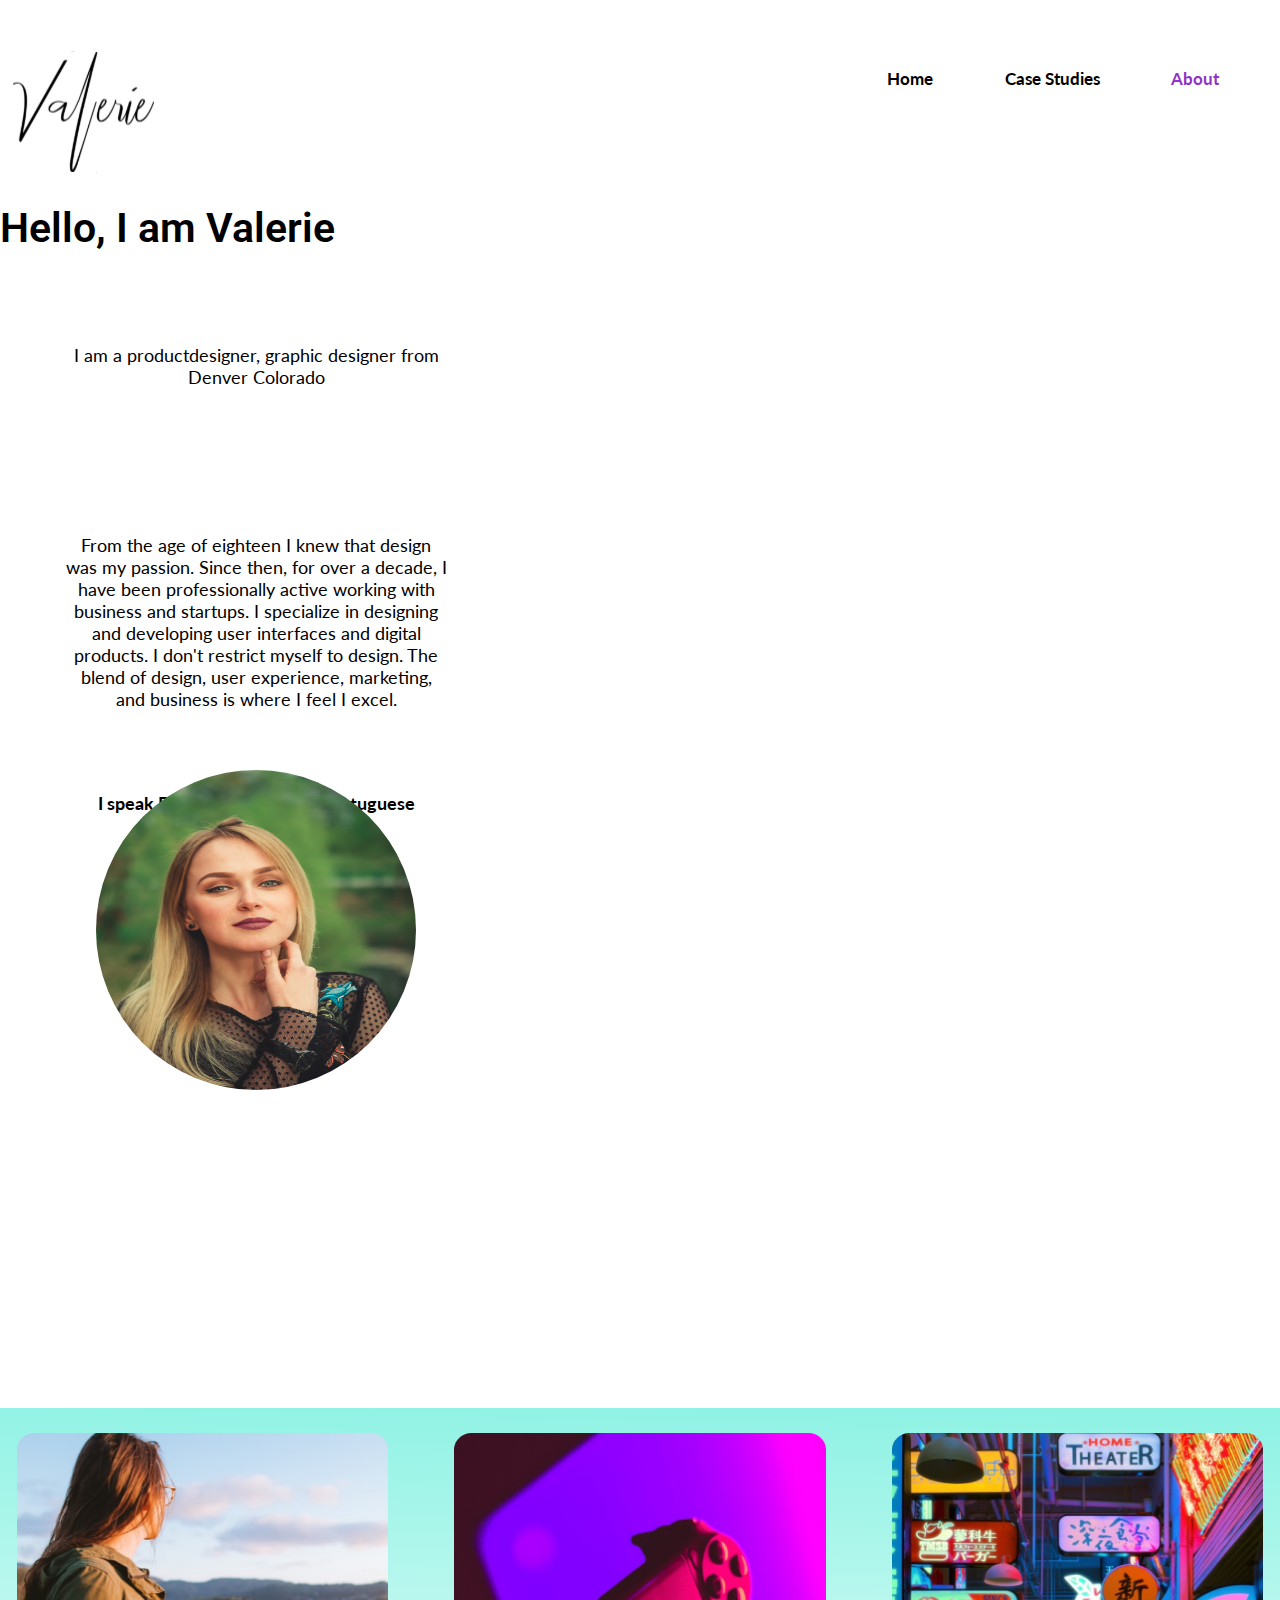
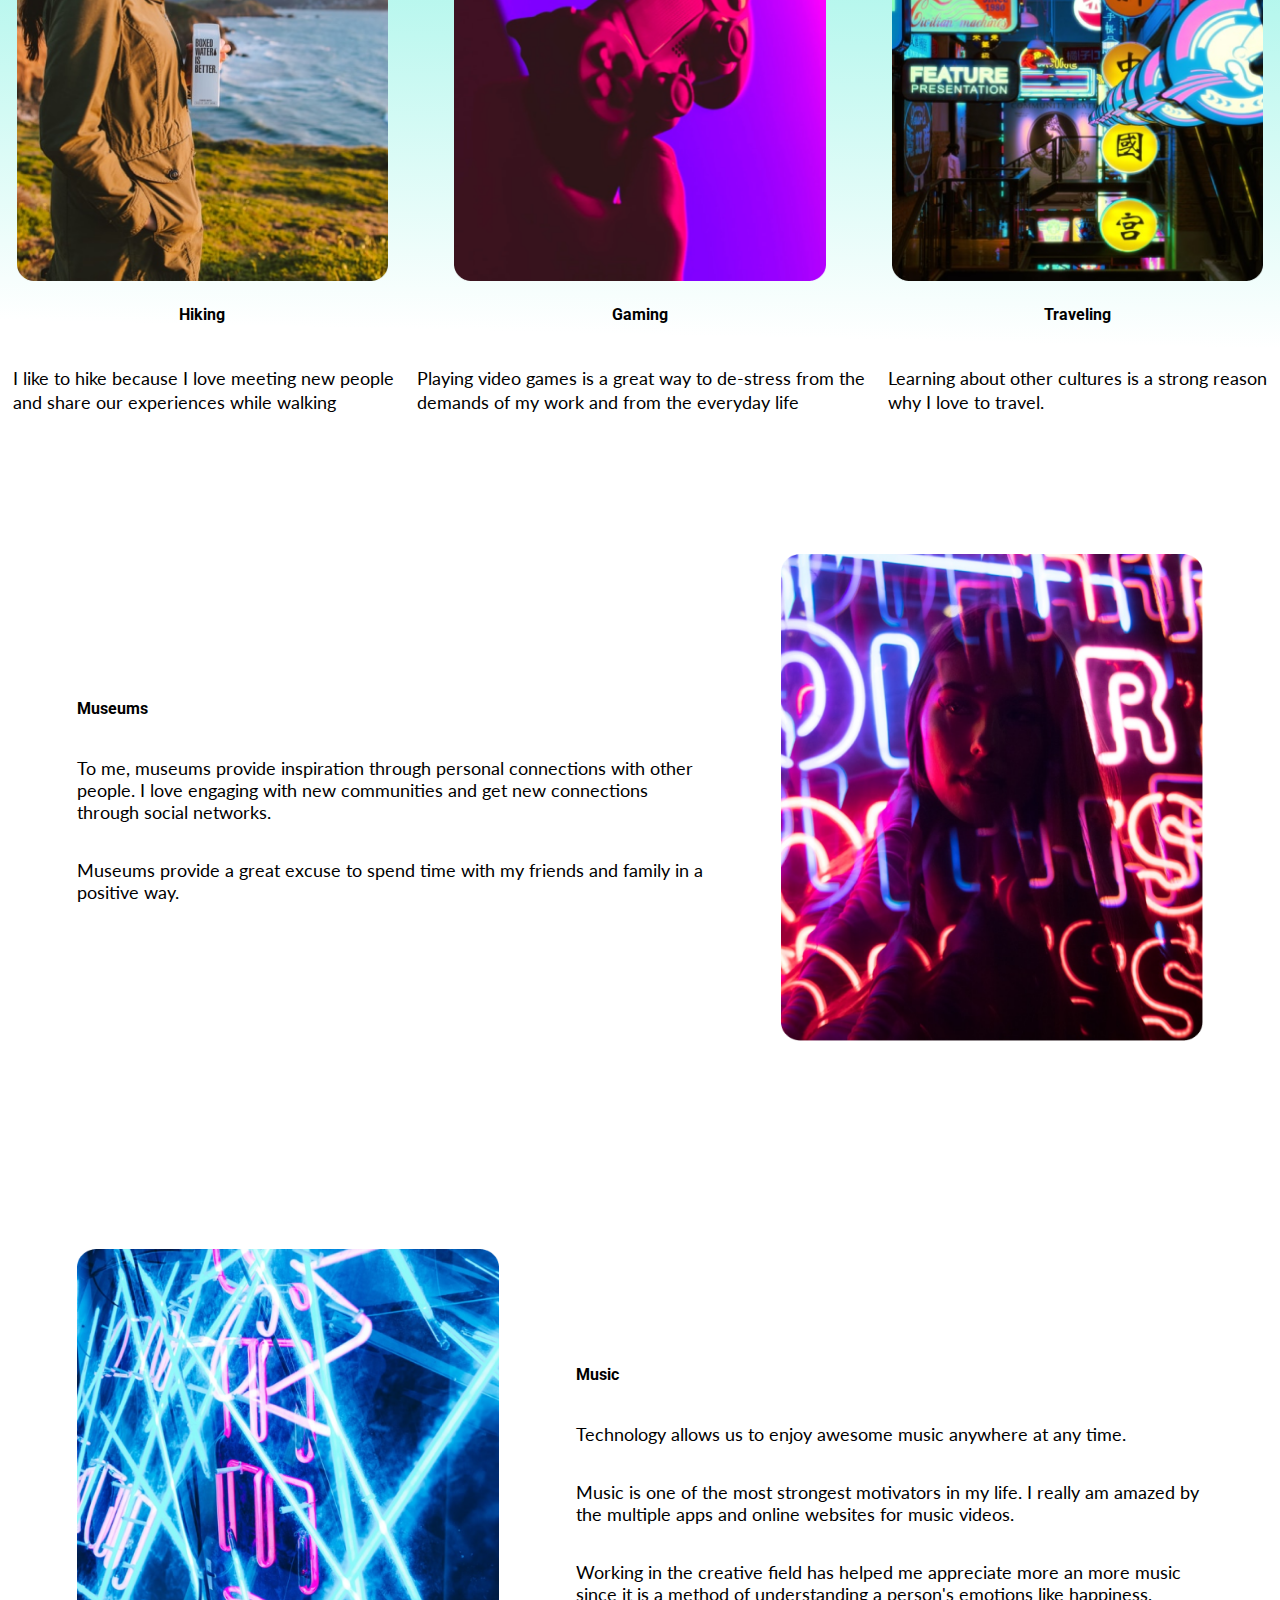
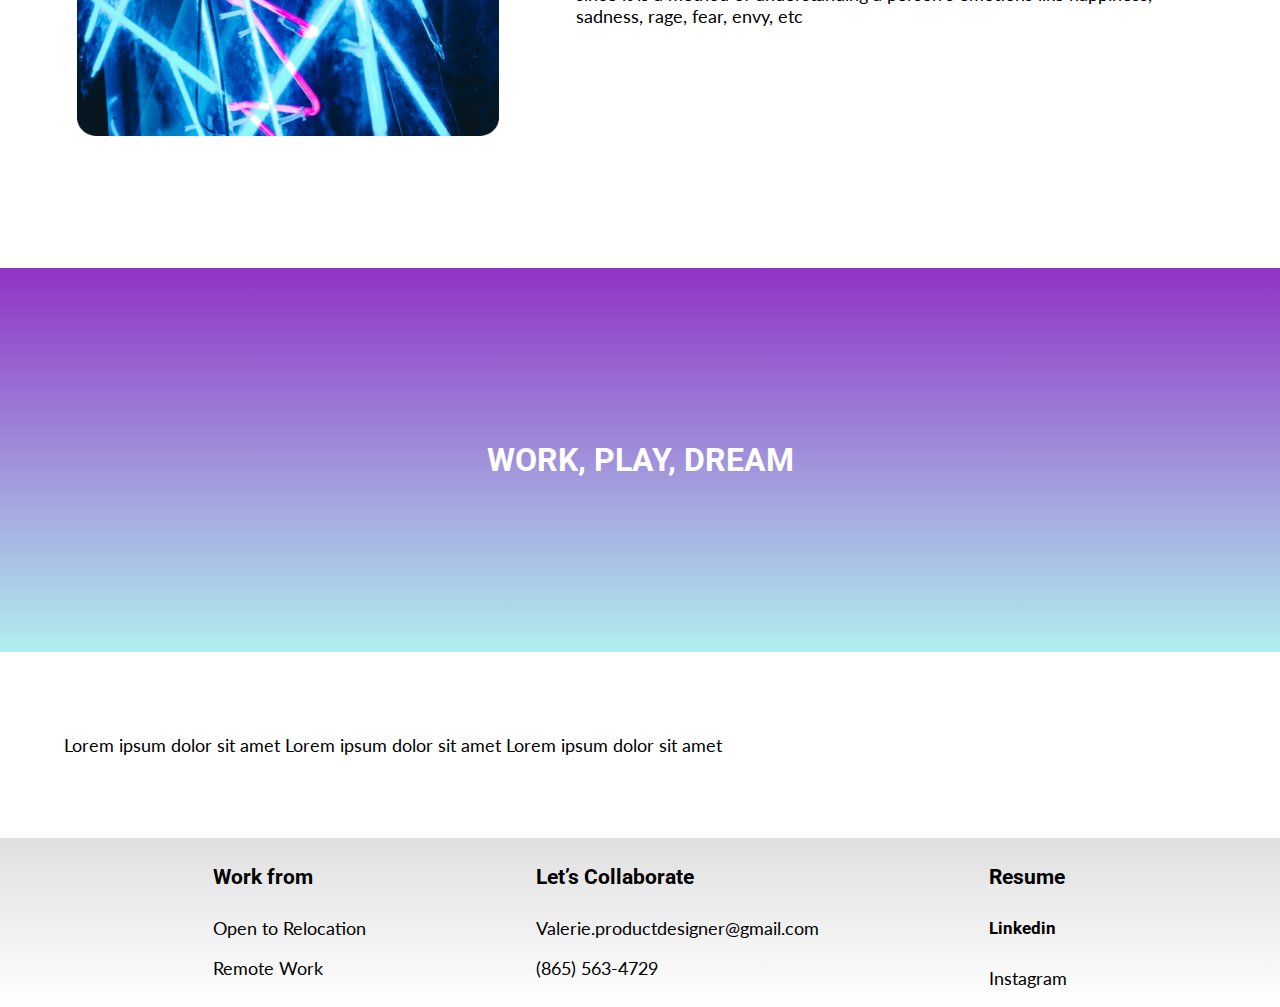
==== commit 7091ba49: "Fixes about.html bugs2" ====
--- a/about.html
+++ b/about.html
@@ -69,7 +69,7 @@
 
         <div>
             <div class="inner-Case-study-pics-about">
-            <img src="./images/About/6.png", alt="pic1">                
+            <img src="./images/About/7.png", alt="pic1">                
             <h4>Traveling</h4>
             <p>Learning about other cultures is a strong reason why I love to travel. </p>
             
@@ -78,24 +78,29 @@
 
     </section>
 
-    <section class="about-museums">
-        <div>
-            <h4>Museums</h4>
-            <p class="textClass">To me, museums provide inspiration through personal connections with other people. I love engaging with new communities and get new connections through social networks. </p>
-            <p class="textClass">Museums provide a great excuse to spend time with my friends and family in a positive way.</p>
+    <section class="museums-section">
+        <div class="about-museums">
+            <div class="museums-text">
+                <h4>Museums</h4>
+                <p class="textClass">To me, museums provide inspiration through personal connections with other people. I love engaging with new communities and get new connections through social networks. </p>
+                <p class="textClass">Museums provide a great excuse to spend time with my friends and family in a positive way.</p>
+            </div>
+            <div>
+                <img src="./images/About/9.png", alt="pic1">
+            </div>
         </div>
-        <div>
-            <img src="./images/About/9.png", alt="pic1">
-        </div>
-        <div>    
-            <img src="./images/About/10.png", alt="pic1">
-        </div>
+        <div class="about-museums">
 
-        <div>
-            <h4>Music</h4>
-            <p class="textClass">Technology allows us to enjoy awesome music anywhere at any time. </p>
-            <p class="textClass">Music is one of the most strongest motivators in my life. I really am amazed by the multiple apps and online websites for music videos. </p>
-            <p class="textClass">Working in the creative field has helped me appreciate more an more music since it is a method of understanding a person's emotions like happiness, sadness, rage, fear, envy, etc</p>
+            <div>    
+                <img src="./images/About/10.png", alt="pic1">
+            </div>
+
+            <div class="museums-text">
+                <h4>Music</h4>
+                <p class="textClass">Technology allows us to enjoy awesome music anywhere at any time. </p>
+                <p class="textClass">Music is one of the most strongest motivators in my life. I really am amazed by the multiple apps and online websites for music videos. </p>
+                <p class="textClass">Working in the creative field has helped me appreciate more an more music since it is a method of understanding a person's emotions like happiness, sadness, rage, fear, envy, etc</p>
+            </div>
         </div>
        
         
--- a/styles/styles.css
+++ b/styles/styles.css
@@ -657,4 +657,35 @@
 
   }
 
-}
+  .museums-section{
+    padding: 0 3vw;
+  }
+
+  .about-museums img {
+    padding: 4vw 0 ;
+    width: 33vw;
+    height: 38vw;
+  }
+  
+  .about-museums{
+    display: flex;
+    flex-direction:row;
+    padding: 2vw 0 6vw 0;
+  }
+
+  .about-museums div{
+    padding: 0 3vw;
+  }
+
+  .museums-text{
+    display: flex;
+    flex-flow: column;
+    justify-content:flex-start;
+  
+  }
+  .museums-text h4,
+  .museums-text p{
+    padding:0;
+  }
+
+}
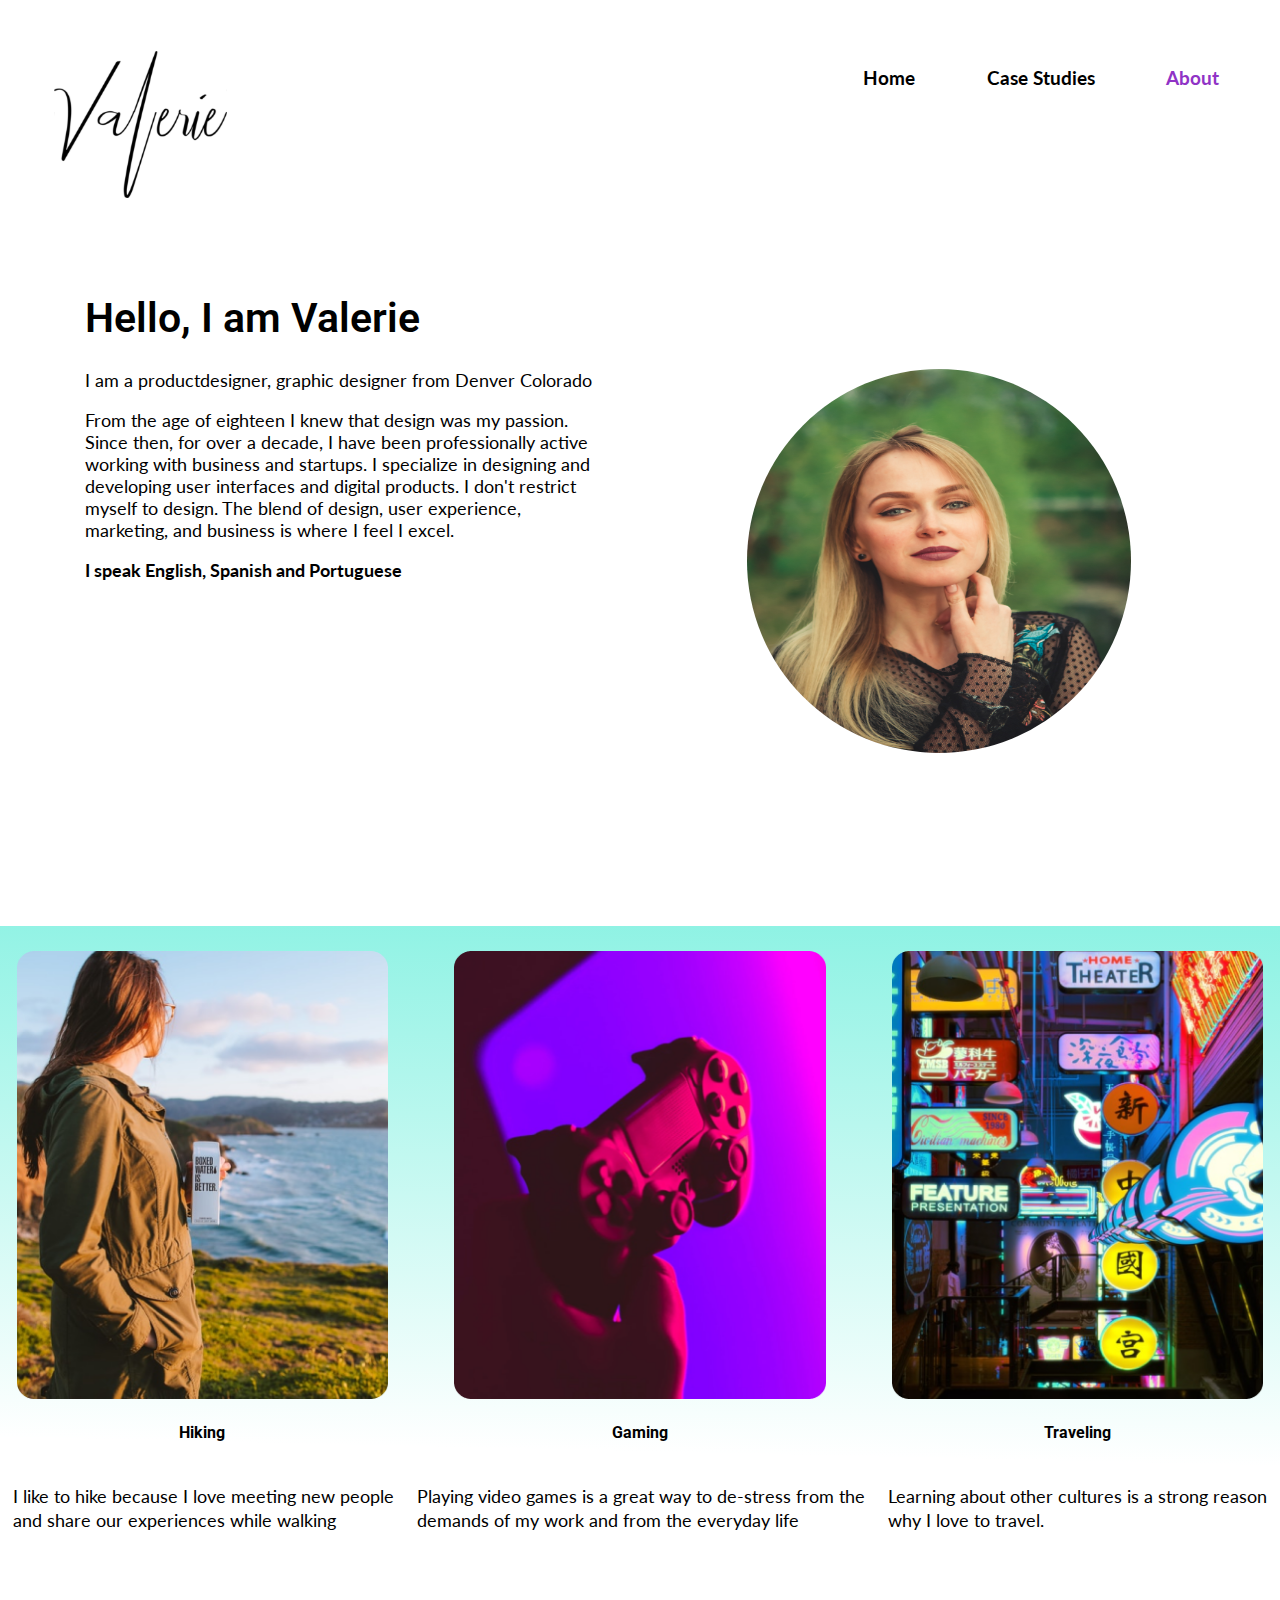
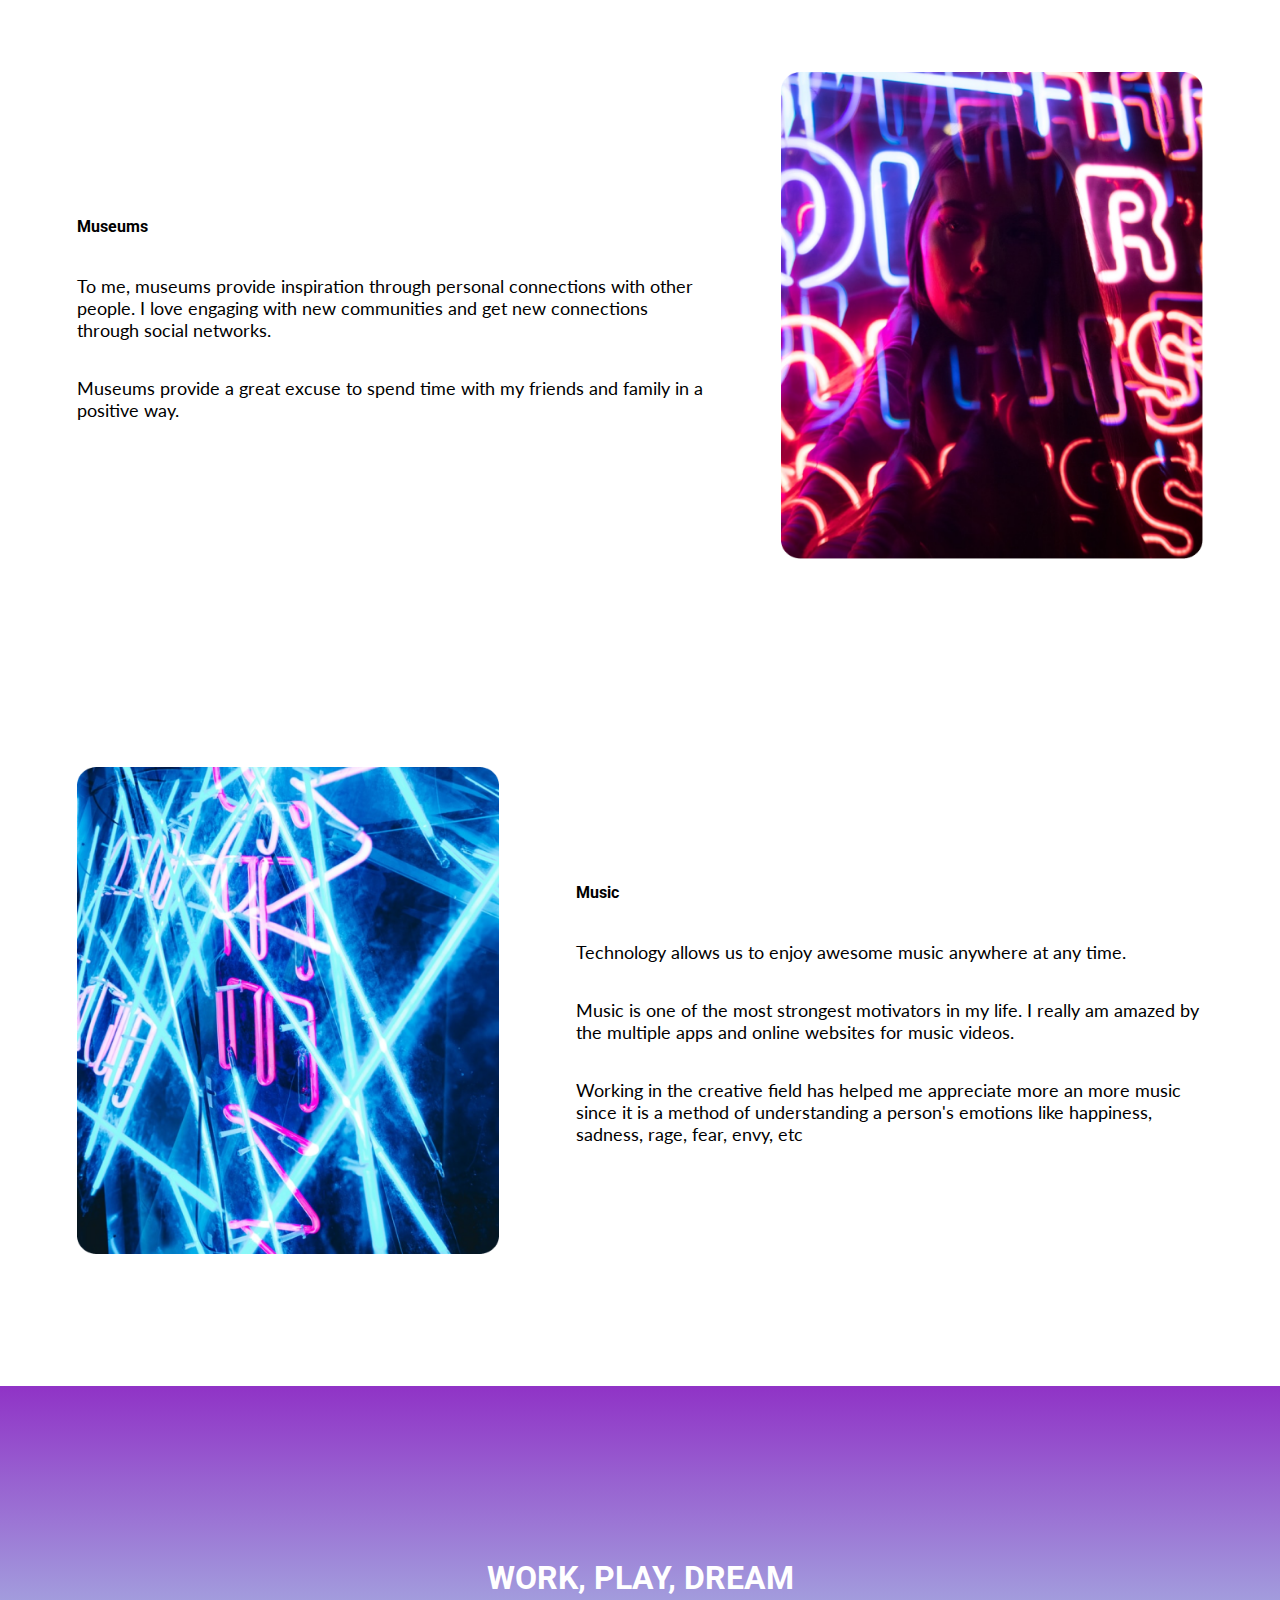
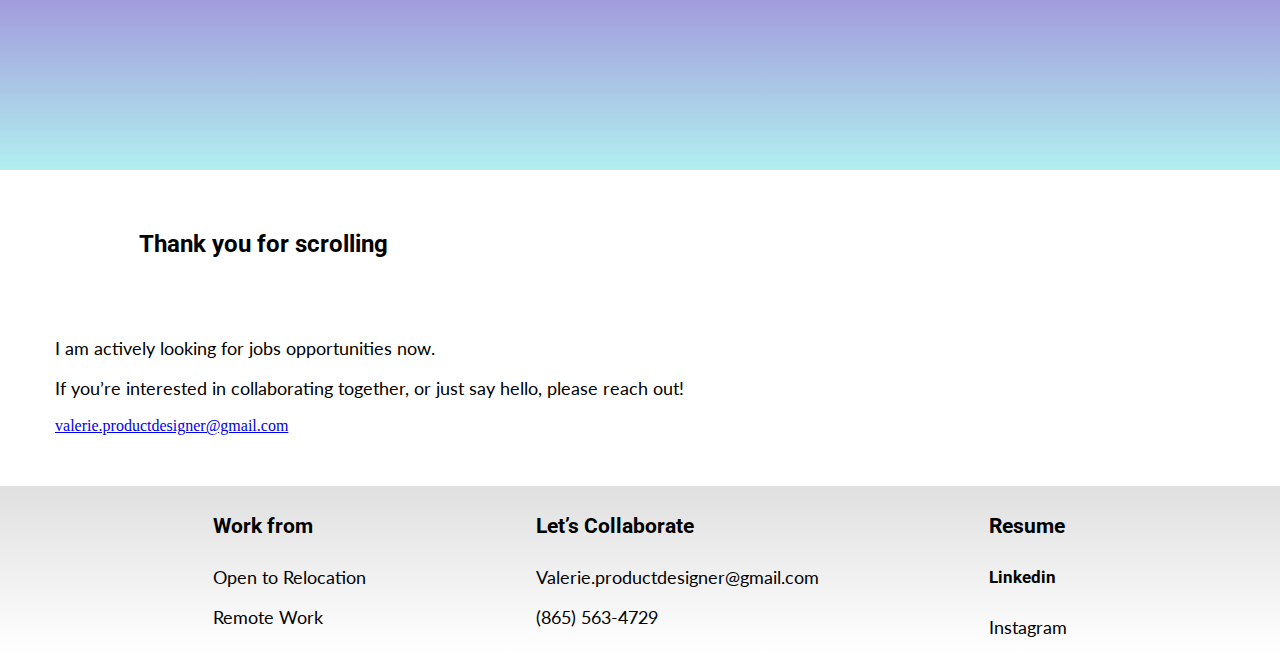
==== commit 073742cb: "Final touches 2" ====
--- a/about.html
+++ b/about.html
@@ -25,7 +25,7 @@
                 <h1>Hello, I am Valerie</h1>
                 <p class="textClass">I am a productdesigner, graphic designer from Denver Colorado</p>
                 <p class="textClass">From the age of eighteen I knew that design was my passion. Since then, for over a decade, I have been professionally active working with business and startups. I specialize in designing and developing user interfaces and digital products. I don't restrict myself to design. The blend of design, user experience, marketing, and business is where I feel I excel.</p>
-                <p><b>I speak English, Spanish and Portuguese</b></p>
+                <p class="textClass"><b>I speak English, Spanish and Portuguese</b></p>
             
             </div>
 
@@ -111,7 +111,19 @@
 
     </section>
 
-    <p class="textClass">Lorem ipsum dolor sit amet Lorem ipsum dolor sit amet Lorem ipsum dolor sit amet</p>
+    <section class="thank-you-for-scrolling-about">
+        <div class="flexBox-story">
+            
+            <div><h4>Thank you for scrolling</h4></div>
+            <!-- <img id="hearth" src="./images/placeholder-2.png", alt="heart"/> -->
+        </div>
+        <div>
+            <p>I am actively looking for jobs opportunities now. </p>
+            <p>If you’re interested in collaborating together, or just say hello, please reach out!</p></div>
+        <div>
+            <a href="http://valerie.productdesigner@gmail.com">valerie.productdesigner@gmail.com</a>
+        <div>
+    </section>
         
     <footer>
         <div class="footer1">
--- a/styles/styles.css
+++ b/styles/styles.css
@@ -152,7 +152,6 @@
   }
 
 .Home-main-pics {
-  border: 4px solid;
   display: flex;
   flex-direction: column;
   align-items: center;
@@ -241,6 +240,7 @@
 .substory-index {
   display: flex;
   flex-wrap: wrap;
+  align-items: center;
 }
 
 .reseach-stories-section {
@@ -264,10 +264,11 @@
   background-size: contain;
   background-repeat: no-repeat;
   padding-left: 12vw;
+  padding-bottom: 7vw;
 }
 
 .thank-you-for-scrolling p{
-  width:100vw;
+  width: 86vw;
 }
 
 
@@ -399,29 +400,37 @@
     /* background-image: linear-gradient(to bottom right, rgba(72, 255, 0, 0.603), rgb(24, 67, 209)) */
   }
 
+  .nav-bar {
+    padding: 1vw 2vw;
+    padding-top: 3vw;
+    display: flex;
+    justify-content: space-between;
+  }
+
   nav img {
-    width: 11vw;
-    height: 9.5vw;
-    /* width: */
+    width: 16vw;
+    height: 11.5vw;
+ 
   }
 
   .btn span {
-    font-size: 1.3vw;
+    font-size: 1.5vw;
   }
 
 header a{
   display: block;
   font-family: lato;
   color: black;
-  font-size: 1.4em;
-  font-weight: 500;
+  font-size: 1.1em;
+  font-weight: 600;
   text-align: left;
+  text-decoration: none;
   }
 
 
 
   .Case-study-main-pics{
-    border: 4px solid;
+     padding: 3vw 7vw 3vw;
     display: flex;
     flex-direction: column;
     align-items: center;
@@ -430,8 +439,8 @@
 }
 
 .Case-study-main-pics img{
-  width: 20vw;
-  height: 30vw;
+  width: 86vw;
+  height: 35vw;
 }
 
 
@@ -516,15 +525,11 @@
 
   .reseach-stories h3 {
     text-align: left;
-  }
-  
-  .Case1-Case-study-pics {
-    padding-bottom: 3vw;
-  }
-
-  .Case-study-main-pics{
-    padding-bottom: 3vh;
-  }
+    padding:0;
+  }
+  
+
+ 
 
   .Home-main-pics div {
     padding-bottom: 3vw;
@@ -538,8 +543,8 @@
   }
 
   #hero-picture img {
-    width: 25vw;
-    height: 25vw;
+    width: 30vw;
+    height: 30vw;
     border-radius: 50%;
   }
 
@@ -547,11 +552,19 @@
   .header-about {
     width: 100vw;;
     display: flex;
-    flex-direction: column;
+    flex-direction: row;
     justify-content: space-evenly;
-  }
-
-  .home-header,
+    margin-top: 4vw;
+  }
+
+  .home-header {
+    padding-left: 10vw;
+    margin-top: 4vw;
+    width: 100vw;
+    height: 25vw;
+  }
+
+
   .header-about div {
     width: 40vw;
     height: 40vw;
@@ -576,9 +589,14 @@
     height: auto;
     width: 100vw;
   }
-  .flexBox-story h4,
+  .flexBox-story h4{
+  
+      padding-left: 4.3vw;
+      font-size: 1.5em;
+  }
   .reseach-stories-section h3 {
-    padding-left: 4.3vw;
+    padding:0;
+    padding-left: 1.3vw;
     font-size: 1.5em;
   }
 
@@ -620,22 +638,25 @@
   }
   
   header div {
+    padding: 0 0 9vh 2vw;
     padding-bottom: 9vh;
   }
 
+  .thank-you-for-scrolling-about,
   .thank-you-for-scrolling {
     height: auto;
     width: 100vw;
     padding-bottom: 4vw;
   }
 
+.thank-you-for-scrolling-about,
   .thank-you-for-scrolling p{
-    padding-left: 10vw;
+    padding-left: 6vw;
     margin:0;
   }
-
+.thank-you-for-scrolling-about,
   .thank-you-for-scrolling a{
-    padding-left: 10vw;
+    padding-left: 6vw;
   
   }
 
@@ -688,4 +709,37 @@
     padding:0;
   }
 
-}
+  
+
+.substory-index {
+    display: flex;
+    align-items: center;
+  height: 7vh;
+}
+
+.column-1{
+  color: grey;
+  padding-left: 5vw;
+  width:7vw;
+}
+
+.textClass {
+  text-align: left;
+  padding: 0vw;
+}
+
+#hero-picture {
+  padding-top: 8vw;
+}
+
+header div {
+  padding:0;
+}
+
+.thank-you-for-scrolling-about {
+  height: auto;
+  width: 100vw;
+  padding-bottom: 4vw;
+  padding-left: 4.3vw;
+
+}
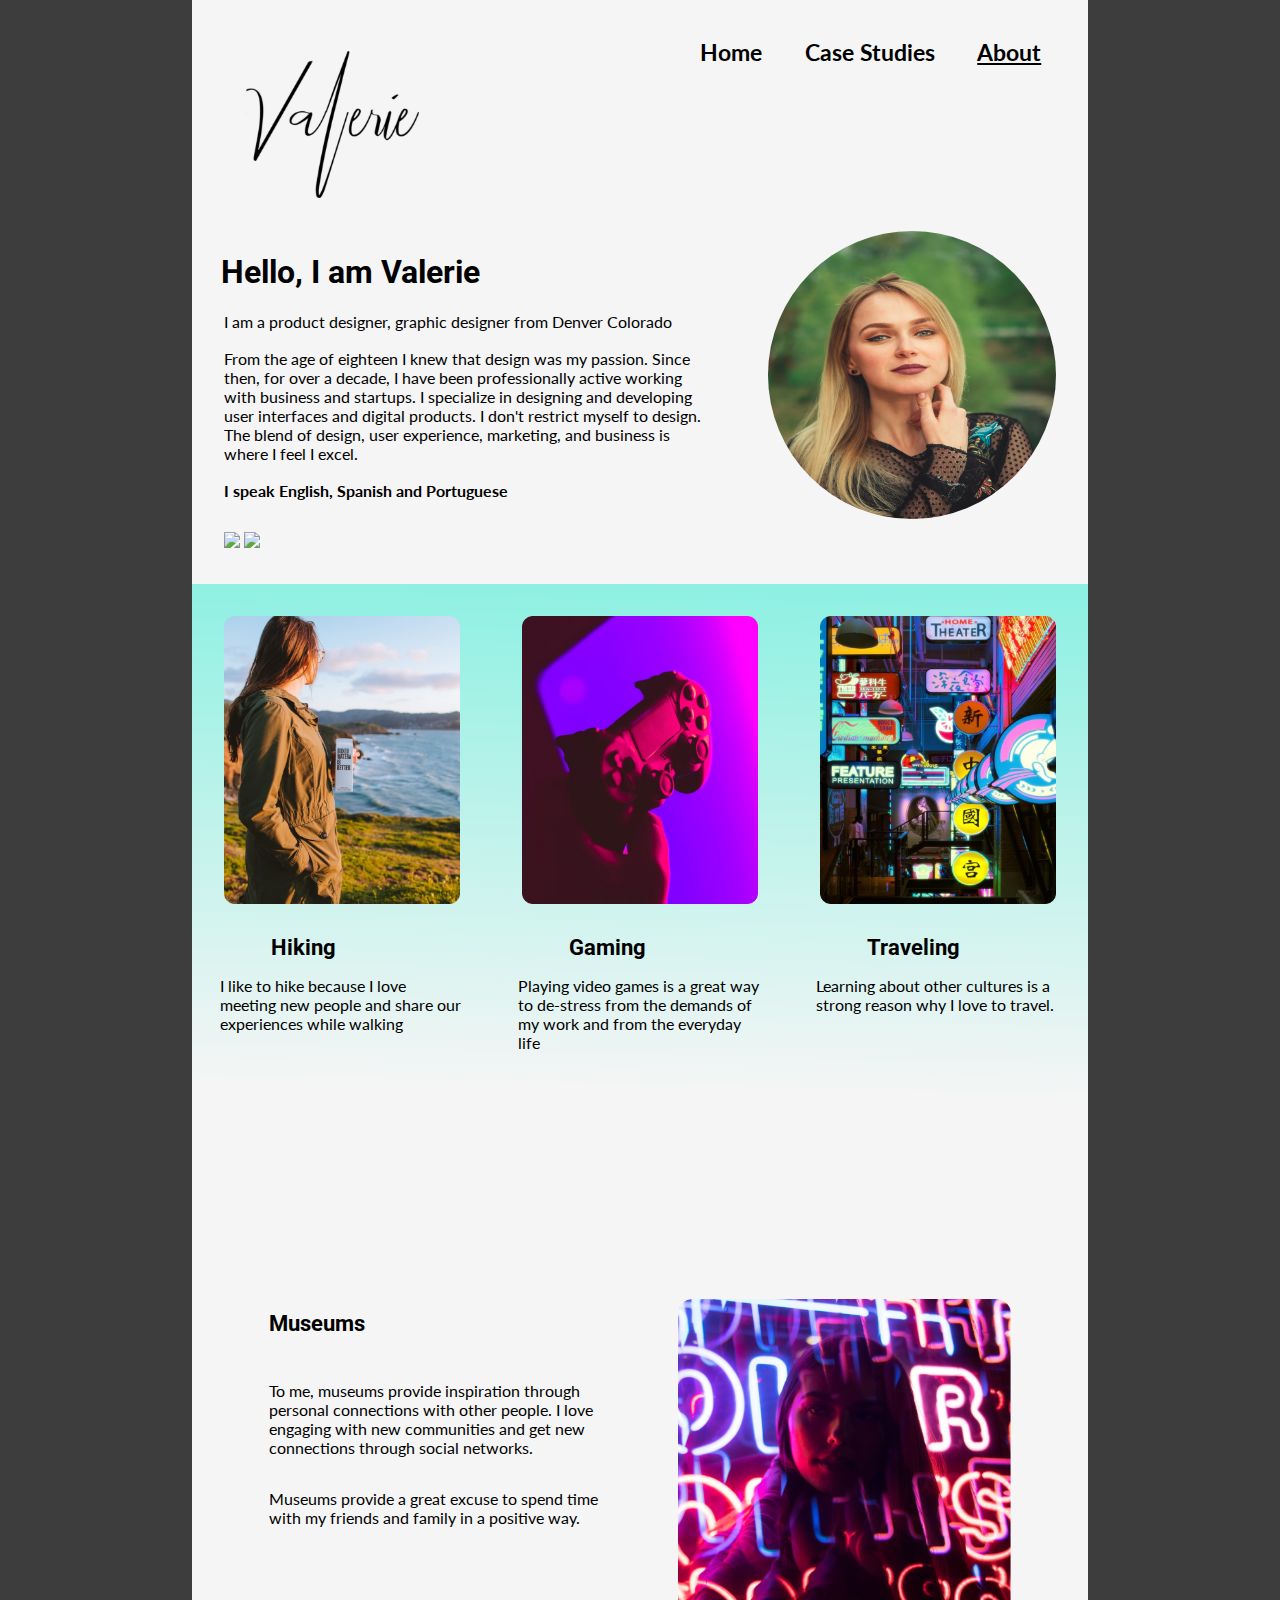
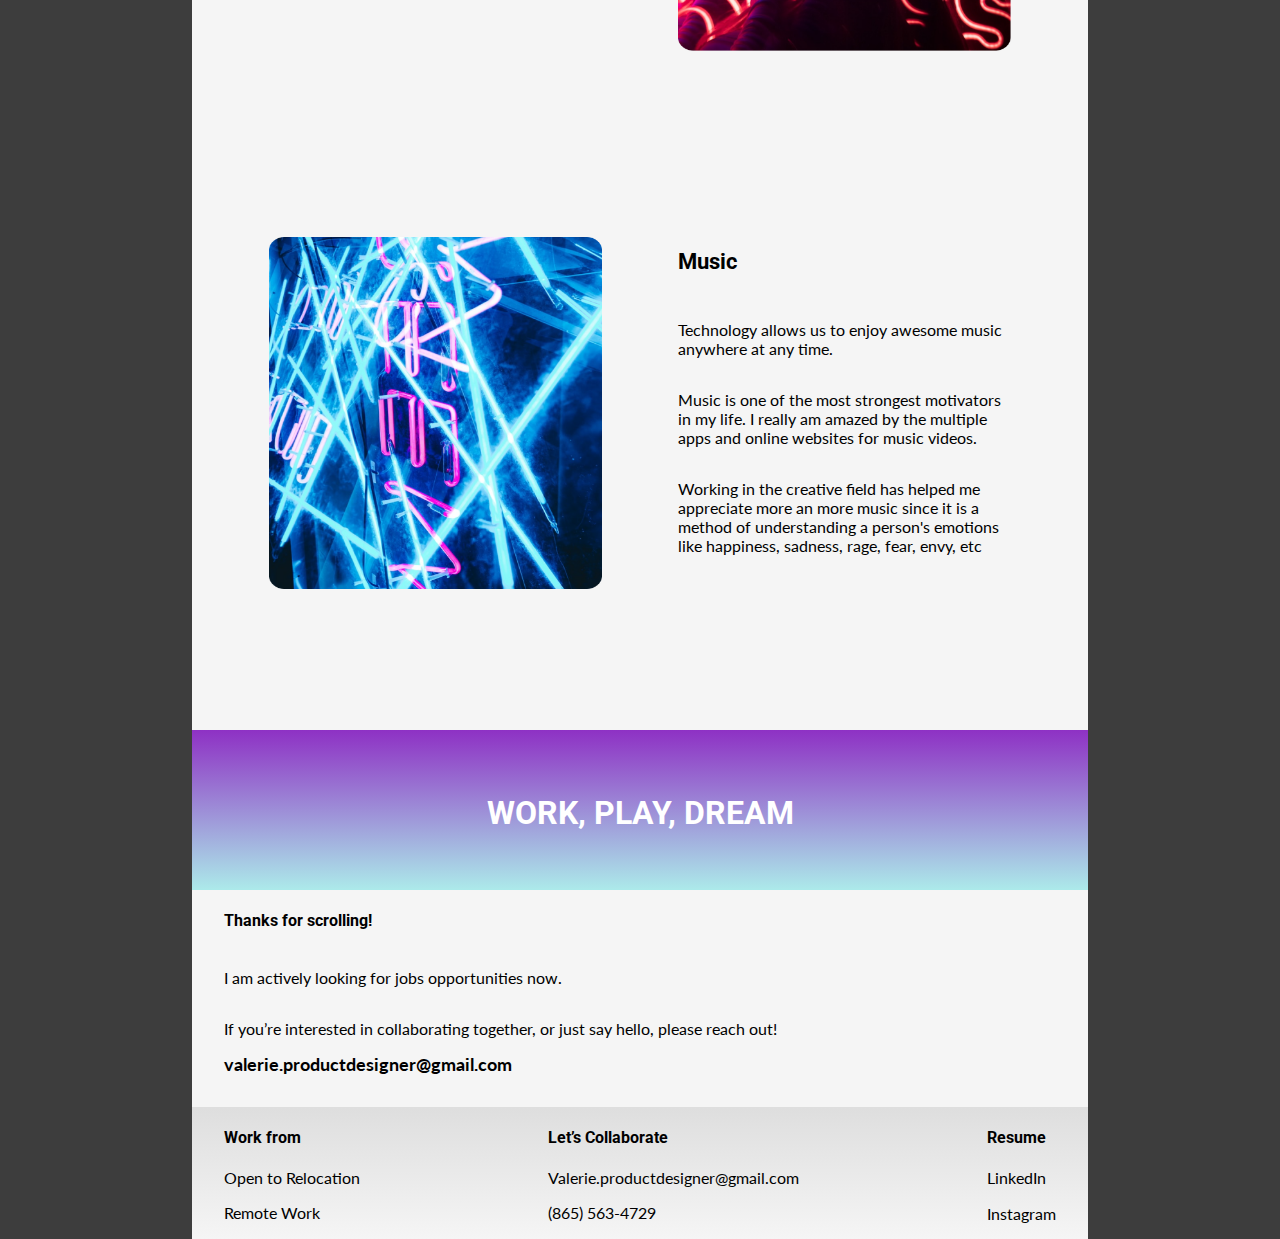
==== commit 8eafed04: "optimized for gitHub Pages" ====
--- a/about.html
+++ b/about.html
@@ -4,30 +4,46 @@
     <meta charset="UTF-8">
     <meta name="viewport" content="width=device-width, initial-scale=1.0">
     <title>About</title>
-    <link rel="stylesheet" href="./styles/styles.css">
+    <link rel="stylesheet" href="./styles/newStyle.css">
+    <link rel="stylesheet" href="./styles/about-style.css">
+
 </head>
 <body>
+    <main>
     <nav class="nav-bar">
         <div><img src="images/valerie.svg", alt="logo"></div>
         <div > 
             <ul>
-                <li class="btn"><a href="index.html"><span>Home</span></a></li>
+                <li class="btn"><a href="index.html"><span >Home</span></a></li>
                 <li class="btn"><a href="case.html"><span>Case Studies</span></a></li>
-                <li class="btn"><a href="about.html"><span style="color: #9033C6">About</span></a></li>
+                <li class="btn"><a href="about.html"><span style="text-decoration: underline">About</span></a></li>
             
             </ul>
     </nav>
 
 
-    <header>
-        <div class="header-about">
-            <div>
-                <h1>Hello, I am Valerie</h1>
-                <p class="textClass">I am a productdesigner, graphic designer from Denver Colorado</p>
-                <p class="textClass">From the age of eighteen I knew that design was my passion. Since then, for over a decade, I have been professionally active working with business and startups. I specialize in designing and developing user interfaces and digital products. I don't restrict myself to design. The blend of design, user experience, marketing, and business is where I feel I excel.</p>
+    <header class="header-about">
+            <div id="story-about">
+                <h1 id="Valerie-about">Hello, I am Valerie</h1>
+                <p>I am a product designer, graphic designer from Denver Colorado</p></br>
+                <p>From the age of eighteen I knew that design was my passion. Since then, for over a decade, 
+                    I have been professionally active working with business and startups. 
+                    I specialize in designing and developing user interfaces and digital products. 
+                    I don't restrict myself to design. The blend of design, user experience, marketing, and business is where I feel I excel.
+                </p></br>
                 <p class="textClass"><b>I speak English, Spanish and Portuguese</b></p>
-            
+                <div class="social-Media-pics-Desktop">
+                    <img src="./images/Home Page/IG.svg"/>
+                    <img src="./images/Home Page/Linkedin.svg"/>
+                    
+                </div>
             </div>
+
+            <!-- <div class="social-Media-pics-mobile">
+                <img src="./images/Home Page/IG.svg"/>
+                <img src="./images/Home Page/Linkedin.svg"/>
+                
+            </div> -->
 
             <!-- <div class="social-Media-pics-mobile">
                 <img src="./images/Home Page/IG.svg"/>
@@ -37,21 +53,12 @@
             <div id="hero-picture">
                 <img src="./images/About/andriyko-podilnyk-jFAG_ixCrsM-unsplash.jpg", alt="pic1">
             </div>
-    
-        </div>
             <!-- <div><a href="#">Resume Link</a></div> -->
-
-            <div class="social-Media-pics-Desktop">
-                <img src="./images/Home Page/IG.svg"/>
-                <img src="./images/Home Page/Linkedin.svg"/>
-                
-            </div>
-
             
     </header>
 
     <section class="Case-study-pics-about">
-        
+        <!-- <h3>When I am not working</h3> -->
         <div class="inner-Case-study-pics-about">
             
             <img src="./images/About/8.png", alt="pic1">
@@ -67,8 +74,7 @@
             
         </div>
 
-        <div>
-            <div class="inner-Case-study-pics-about">
+        <div class="inner-Case-study-pics-about">
             <img src="./images/About/7.png", alt="pic1">                
             <h4>Traveling</h4>
             <p>Learning about other cultures is a strong reason why I love to travel. </p>
@@ -85,13 +91,13 @@
                 <p class="textClass">To me, museums provide inspiration through personal connections with other people. I love engaging with new communities and get new connections through social networks. </p>
                 <p class="textClass">Museums provide a great excuse to spend time with my friends and family in a positive way.</p>
             </div>
-            <div>
+            <div class="museums-pics">
                 <img src="./images/About/9.png", alt="pic1">
             </div>
         </div>
         <div class="about-museums">
 
-            <div>    
+            <div class="museums-pics">    
                 <img src="./images/About/10.png", alt="pic1">
             </div>
 
@@ -108,14 +114,12 @@
 
     <section class="about-bot-H1">
         <h1>WORK, PLAY, DREAM</h1>
-
     </section>
 
-    <section class="thank-you-for-scrolling-about">
+    <section class="thank-you-for-scrolling">
         <div class="flexBox-story">
             
-            <div><h4>Thank you for scrolling</h4></div>
-            <!-- <img id="hearth" src="./images/placeholder-2.png", alt="heart"/> -->
+            <div><h4>Thanks for scrolling!</h4></div>
         </div>
         <div>
             <p>I am actively looking for jobs opportunities now. </p>
@@ -133,7 +137,7 @@
         </div>
 
         <div class="footer2">
-           <h4>Let’s Collaborate</h4>
+            <h4>Let’s Collaborate</h4>
             <p>Valerie.productdesigner@gmail.com</p>
             <p>(865) 563-4729</p>
 
@@ -141,11 +145,11 @@
 
         <div class="footer3">
             <h4>Resume</h4>
-            <h5>Linkedin</h5>
+            <a href="#">LinkedIn</a>
             <p>Instagram</p>
         </div>
         
     </footer>
-    
+</main>
 </body>
 </html>--- a/styles/newStyle.css
+++ b/styles/newStyle.css
@@ -0,0 +1,382 @@
+@import url("https://fonts.googleapis.com/css2?family=Roboto+Mono:wght@500&family=Roboto:ital,wght@0,400;0,500;0,700;0,900;1,300;1,400;1,500;1,700&display=swap");
+@import url("https://fonts.googleapis.com/css2?family=Lato:ital,wght@0,100;0,300;0,400;0,700;0,900;1,100;1,300;1,400;1,700;1,900&display=swap");
+
+body{
+    margin: 0;
+    padding: 0;
+}
+
+/* /Typography */
+h1,
+h2,
+h3,
+h4,
+h5,
+h6 {
+  font-family: roboto;
+}
+a{
+  font-size:1.3em;
+  color:black;
+  font-size: inherit;
+  text-decoration: none;
+  font-family: 'Lato';
+}
+
+p{
+  font-size:1em;
+  font-family: Lato;
+  padding-left: 6vw;
+}
+
+/* /NavBar */
+
+.nav-bar {
+  padding-right: 2vw;
+  padding-top: 3vw;
+  /* background-color: rgb(43, 76, 226); */
+  display: flex;
+  justify-content: space-between;
+}
+
+.nav-bar ul {
+  margin-top: 0;
+  display: flex;
+  justify-content: space-around;
+  list-style-type: none;
+}
+
+nav img {
+  
+  padding: 1vw 0 0 1vw;
+  width: 30vw;
+  height: 20vw;
+  /* width: */
+}
+
+.nav-bar li {
+  font-family: "Lato";
+  font-size: 1em;
+  font-weight: 700;
+  padding: 0 2vw;
+}
+
+.nav-bar h3 {
+  margin-top: 0.1vh;
+  margin-left: 2vw;
+}
+
+.nav-bar a {
+  font-size: 1.3ch;
+  color: Black;
+  padding: 10px;
+  text-decoration: none;
+}
+
+/* /Home Content */
+.home-header {
+    width: 89vw;
+  }
+  
+  .home-header h1 {
+    font-size: 3.2vw;
+    font-weight: 600;
+    text-align: left;
+    margin-bottom: 2rem;
+  }
+  
+  .home-header a {
+    display:none;
+  }
+
+  .Home-main-pics div:nth-last-child(-n+2){
+    display: none;
+  }
+
+  .Home-main-pics img {
+    width: 94%;
+    height: 13rem;
+    border-radius: 10px;
+    box-shadow: rgb(0 0 0 / 10%) 0px 4px 6px -1px, rgb(0 0 0 / 6%) 0px 2px 4px -1px;
+    margin-left: 3%;
+  }
+
+  .Home-main-pics p{
+    margin: 0.5rem 0 2rem 0.2rem;
+    font-size:1.1em;
+    font-family: Lato;
+  }
+
+  /* /Reseach stories */
+  .reseach-stories-section {
+    height: auto;
+    width: 98%;
+    background-image: linear-gradient(#80ffdd, White);
+    padding: 2% 0 0 4%;
+  }
+
+  .substory-index{
+    display: flex;
+  }
+
+  .column-1{
+    align-self: center;
+  
+  }
+
+  #reseach-stories{
+    margin-left: 2%;
+  }
+
+  .column-2{
+    display: flex;
+    flex-direction: column;
+  }
+
+  .thank-you-for-scrolling {
+    height: auto;
+    width: 100vw;
+    background-size: contain;
+    background-repeat: no-repeat;
+    padding-left: 2rem;
+    padding-bottom: 2rem;
+  }
+  
+  
+  .thank-you-for-scrolling p{
+    width: 90%;
+    padding: 1rem 0 0 0;
+  }
+
+  .thank-you-for-scrolling a{
+    font-size:1.1em;
+    font-family: lato;
+    font-weight:700;
+  }
+
+
+  /* .flexBox-story h4{
+  
+      padding-left: 0vw;
+      font-size: 1.5em;
+  }
+  .reseach-stories-section h3 {
+    padding-left: 0.5rem;
+    font-size: 1.5em;
+  }
+
+  .flexBox-story p {
+    padding-left: 7vw;
+  }
+
+  .flexBox-story,
+  .reseach-stories {
+    padding: 3.2vh;
+  }
+
+  .flexBox-story a {
+    size: 1.5em;
+  } */
+  footer {
+    width: 100%;
+    background: linear-gradient(#d8d8d8cc, #fafafa00);
+    /* margin: 0 1rem; */
+    display: flex;
+    flex-direction: row;
+    justify-content: space-between;
+  }
+
+  .footer2{
+    display: none;
+  }
+
+  footer hr {
+    width: 90%;
+    border: 1px solid;
+  }
+
+  footer a,
+  footer p,
+  footer h4{
+    padding:0 2rem;
+  }
+  
+/* /Media Screem Medium*/
+@media screen and (min-width: 650px) {
+
+
+    .nav-bar {
+        padding: 1vw 2vw;
+        padding-top: 3vw;
+        display: flex;
+        justify-content: space-between;
+      }
+    
+      nav img {
+        width: 16vw;
+        height: 11.5vw;
+     
+      }
+    
+      .btn span {
+        font-size: 1.8vw;
+      }
+
+    .home-header{
+      margin-left: 0.5rem;
+    }
+    
+    .home-header a{
+      display: block;
+      font-family: lato;
+      color: black;
+      font-size: 1.1em;
+      font-weight: 600;
+      text-align: left;
+      text-decoration: none;
+      }
+
+      .home-header h1 {
+        font-size: 3.2vw;
+        font-weight: 600;
+        text-align: left;
+        margin-bottom: 0.5rem;
+    }
+
+    .home-header a{
+      margin-bottom: 2.5rem;
+    }
+
+    /* /Home Content */
+
+    .Home-main-pics{
+      display: flex;
+      flex-wrap: wrap;
+      padding-left: 2.3%;
+    }
+
+    .Home-main-pics div{
+      margin-bottom: 1.5rem;
+      width: 50%;
+    }
+
+    .Home-main-pics div:nth-last-child(-n+2){
+      display: block;
+    }
+
+    .Home-main-pics img {
+      width: 90%;
+      height: 13rem;
+      margin: 0 7% 0 2%;
+    }
+
+    .Home-main-pics p {
+      margin: 0.5rem 0 1rem 0;
+      padding-left: 2rem;
+      font-size: 1.1em;
+      font-family: Lato;
+    }   
+    
+    .thank-you-for-scrolling h3{
+      margin-top: 2rem;
+    }
+
+    
+    footer {
+      width: 100%;
+      background: linear-gradient(#d8d8d8cc, #fafafa00);
+      margin: 0 auto 2x;
+      display: flex;
+      flex-direction: row;
+      justify-content: space-between;
+    }
+
+    footer hr {
+      width: 90%;
+      border: 1px solid;
+    }
+
+    footer a,
+    footer p,
+    footer h4{
+      padding:0 2rem;
+    }
+
+    .footer2{
+      display:block;
+    }
+
+}
+
+/* /Media Screem Large*/
+@media screen and (min-width: 1000px) {
+  body{
+      background-color: rgb(61, 61, 61);
+  }
+  main{
+      width: 70%;
+      background-color: whitesmoke;
+      margin: 0 15%;
+  }
+
+  .nav-bar li {
+    font-family: "Lato";
+    font-size: 1em;
+    font-weight: 700;
+    padding: 0 0.7rem;
+}
+
+  .home-header{
+    margin-left: 2rem;
+  }
+  
+  .home-header a{
+    display: block;
+    font-family: lato;
+    color: black;
+    font-size: 1.1em;
+    font-weight: 600;
+    text-align: left;
+    text-decoration: none;
+    }
+
+    .home-header h1 {
+      font-size: 3.2vw;
+      font-weight: 600;
+      text-align: left;
+      margin-bottom: 0.5rem;
+  }
+
+  .home-header a{
+    margin-bottom: 2.5rem;
+  }
+
+  /* /Home Content */
+
+  .Home-main-pics{
+    padding-left: 0.5rem;
+  }
+
+  .Home-main-pics div{
+    margin-bottom: 2rem;
+  }
+
+  .Home-main-pics img {
+    width: 86%;
+    height: 15rem;
+    margin: 0 0.5% 0 5.3%;
+  }
+
+  .Home-main-pics p {
+    margin: 0.5rem 0 1rem 1rem;
+  }
+
+
+  .reseach-stories-section{
+    width: 96%;
+  }
+
+
+
+  /* / */
+}--- a/styles/about-style.css
+++ b/styles/about-style.css
@@ -0,0 +1,166 @@
+.header-about{
+  display: flex;
+  flex-direction: column;
+}
+
+#hero-picture img {
+    width: 18rem;
+    height: 18rem;
+    border-radius: 50%;
+    margin: 0 2rem;
+  }
+
+  .social-Media-pics-Desktop{
+    padding: 2rem;
+  }
+
+  .social-Media-pics-Desktop img{
+    width: 2rem;
+  }
+  #Valerie-about{
+    text-align: left;
+    margin-left: 1.8rem;
+  }
+
+  #story-about p{
+    padding:0;
+    margin: 0 0 0 2rem;
+    width: 90%;
+  }
+
+  /* #story-about p:nth-child(2){
+    width: 100%;
+  } */
+
+  #story-about p:last-child{
+    margin-bottom: 2rem;
+  }
+  
+  .header-about {
+    width: 100%;
+    flex-direction: row;
+    justify-content: space-evenly;
+    margin-top: 1rem;
+  }
+
+  .Case-study-pics-about {
+    display: flex;
+    justify-content: space-evenly;
+    background: linear-gradient(
+      181.29deg,
+      rgba(114, 239, 221, 0.8) 1.1%,
+      rgba(128, 255, 219, 0) 77.5%
+    );
+    padding-top:2rem;
+  }
+  
+  .inner-Case-study-pics-about {
+    display: flex;
+    flex-direction: column;
+    align-items: center;
+    padding-bottom: 20px;
+  
+  }
+  
+  .inner-Case-study-pics-about h4{
+    padding-left: 6vw;
+    font-size: 2em;
+    align-self: flex-start;
+    margin-bottom: 0;
+  }
+  
+  .inner-Case-study-pics-about p{
+    margin-bottom: 10rem;
+  }
+  
+  
+  .Case-study-pics-about img{
+    
+    width: 93vw;
+    height: 49vh;
+  }
+
+
+  
+  .museums-section{
+    padding: 0 3vw;
+  }
+
+  .about-museums img {
+    padding: 4vw 0 ;
+    width: 100%;
+    height: 22rem;
+  }
+  
+  .about-museums{
+    display: flex;
+    flex-direction:row;
+    padding: 1rem 0 4rem;
+  }
+
+  .about-museums div{
+    padding: 0 3vw;
+  }
+
+  .museums-text{
+    display: flex;
+    flex-flow: column;
+    justify-content:flex-start;
+    width: 50%;
+    margin-top: 2rem;
+  
+  }
+
+  .museums-pics{
+    width: 50%;
+  }
+
+  .museums-text h4{
+    font-size:1.4em;
+    padding: 0;
+  }
+  .museums-text p{
+    padding:0;
+  }
+
+  
+  .about-bot-H1{
+    background-color: gray;
+    color: white;
+    height: 10rem;
+
+    background: linear-gradient(
+    180deg,
+    rgba(116, 0, 184, 0.8) 0%,
+    rgba(100, 223, 223, 0.5) 99.99%,
+    rgba(221, 221, 221, 0) 100%
+    );
+  }
+
+  .about-bot-H1 h1{
+    text-align: center;
+    padding-top: 4rem;
+  }
+
+@media screen and (min-width: 650px) {
+
+    .inner-Case-study-pics-about{
+      width: 33%;
+    }
+    .Case-study-pics-about img{
+        padding: 0 1.3vw 0 1.3vw;
+        width: 80%;
+        height: 18rem;
+      }
+    
+      .Case-study-pics-about h4{
+        font-size:1.4em;
+      }
+    
+      .Case-study-pics-about p{
+        /* font-size:1.1em; */
+        padding: 0 2vw 0;
+      }
+}
+
+@media screen and (min-width: 1000px) {}